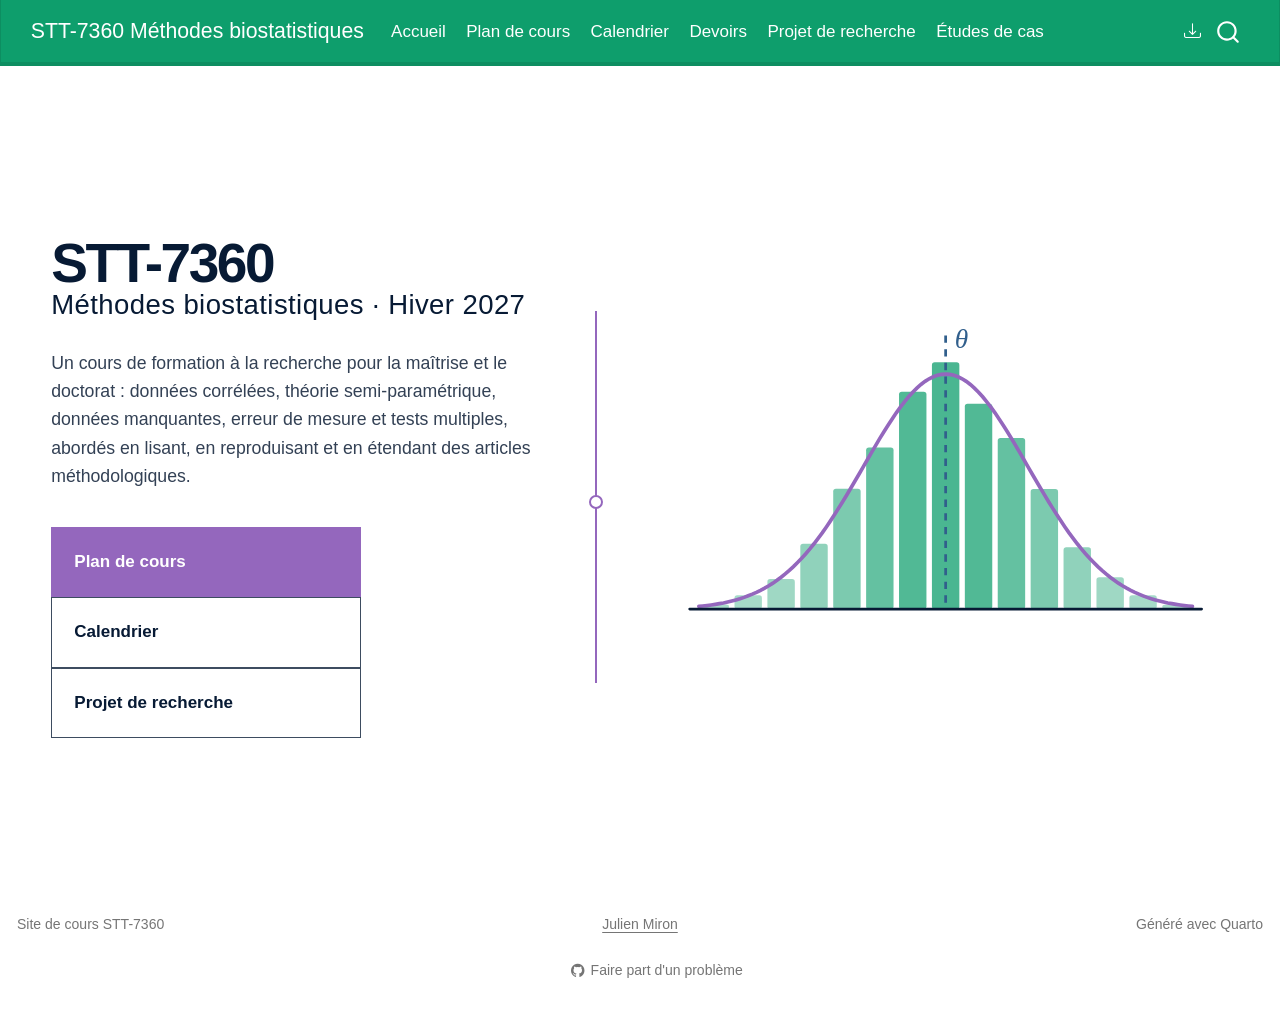
==== index.html @ aa462c6d "deploy: JulienMiron/STT-7360-source@83e51a54c153203247e1009dd4200eb4fe8ccbdc" ====
<!DOCTYPE html>
<html xmlns="http://www.w3.org/1999/xhtml" lang="fr" xml:lang="fr"><head>

<meta charset="utf-8">
<meta name="generator" content="quarto-1.10.18">

<meta name="viewport" content="width=device-width, initial-scale=1.0, user-scalable=yes">


<title>STT-7360 – STT-7360 Méthodes biostatistiques</title>
<style>
/* Default styles provided by pandoc.
** See https://pandoc.org/MANUAL.html#variables-for-html for config info.
*/
span.smallcaps{font-variant: small-caps;}
div.columns{display: flex; gap: 1.5em;}
div.column{flex: auto;}
@media screen {
div.columns{gap: min(4vw, 1.5em);}
div.column{overflow-x: auto;}
}
div.hanging-indent{margin-left: 1.5em; text-indent: -1.5em;}
ul.task-list{list-style: none;}
ul.task-list li input[type="checkbox"] {
  width: 0.8em;
  margin: 0 0.8em 0.2em -1em; /* quarto-specific, see https://github.com/quarto-dev/quarto-cli/issues/4556 */ 
  vertical-align: middle;
}
</style>


<script src="site_libs/quarto-nav/quarto-nav.js"></script>
<script src="site_libs/quarto-nav/headroom.min.js"></script>
<script src="site_libs/clipboard/clipboard.min.js"></script>
<script src="site_libs/quarto-search/autocomplete.umd.js"></script>
<script src="site_libs/quarto-search/fuse.min.js"></script>
<script src="site_libs/quarto-search/quarto-search.js"></script>
<meta name="quarto:offset" content="./">
<script src="site_libs/quarto-html/quarto.js" type="module"></script>
<script src="site_libs/quarto-html/tabsets/tabsets.js" type="module"></script>
<script src="site_libs/quarto-html/popper.min.js"></script>
<script src="site_libs/quarto-html/tippy.umd.min.js"></script>
<script src="site_libs/quarto-html/anchor.min.js"></script>
<link href="site_libs/quarto-html/tippy.css" rel="stylesheet">
<link href="site_libs/quarto-html/quarto-syntax-highlighting-64a204ab8560d761af7679ceaba22944.css" rel="stylesheet" id="quarto-text-highlighting-styles">
<script src="site_libs/bootstrap/bootstrap.min.js"></script>
<link href="site_libs/bootstrap/bootstrap-icons.css" rel="stylesheet">
<link href="site_libs/bootstrap/bootstrap-d879eba7f9f7abf158eeecada124be5f.min.css" rel="stylesheet" append-hash="true" id="quarto-bootstrap" data-mode="light">
<script id="quarto-search-options" type="application/json">{
  "location": "navbar",
  "copy-button": false,
  "collapse-after": 3,
  "panel-placement": "end",
  "type": "overlay",
  "limit": 50,
  "keyboard-shortcut": [
    "f",
    "/",
    "s"
  ],
  "show-item-context": false,
  "language": {
    "search-no-results-text": "Pas de résultats",
    "search-matching-documents-text": "documents trouvés",
    "search-copy-link-title": "Copier le lien vers la recherche",
    "search-hide-matches-text": "Cacher les correspondances additionnelles",
    "search-more-match-text": "correspondance de plus dans ce document",
    "search-more-matches-text": "correspondances de plus dans ce document",
    "search-clear-button-title": "Effacer",
    "search-text-placeholder": "",
    "search-detached-cancel-button-title": "Annuler",
    "search-submit-button-title": "Envoyer",
    "search-label": "Recherche"
  }
}</script>


<link rel="stylesheet" href="styles.css">
</head>

<body class="nav-fixed fullcontent quarto-light">

<div id="quarto-search-results"></div>
  <header id="quarto-header" class="headroom fixed-top">
    <nav class="navbar navbar-expand-lg " data-bs-theme="dark">
      <div class="navbar-container container-fluid">
      <div class="navbar-brand-container mx-auto">
    <a class="navbar-brand" href="./index.html">
    <span class="navbar-title">STT-7360 Méthodes biostatistiques</span>
    </a>
  </div>
            <div id="quarto-search" class="" title="Recherche"></div>
          <button class="navbar-toggler" type="button" data-bs-toggle="collapse" data-bs-target="#navbarCollapse" aria-controls="navbarCollapse" role="menu" aria-expanded="false" aria-label="Basculer la navigation" onclick="if (window.quartoToggleHeadroom) { window.quartoToggleHeadroom(); }">
  <span class="navbar-toggler-icon"></span>
</button>
          <div class="collapse navbar-collapse" id="navbarCollapse">
            <ul class="navbar-nav navbar-nav-scroll me-auto">
  <li class="nav-item">
    <a class="nav-link active" href="./index.html" aria-current="page"> 
<span class="menu-text">Accueil</span></a>
  </li>  
  <li class="nav-item">
    <a class="nav-link" href="./plan-de-cours.html"> 
<span class="menu-text">Plan de cours</span></a>
  </li>  
  <li class="nav-item">
    <a class="nav-link" href="./calendrier.html"> 
<span class="menu-text">Calendrier</span></a>
  </li>  
  <li class="nav-item">
    <a class="nav-link" href="./devoirs.html"> 
<span class="menu-text">Devoirs</span></a>
  </li>  
  <li class="nav-item">
    <a class="nav-link" href="./projet.html"> 
<span class="menu-text">Projet de recherche</span></a>
  </li>  
  <li class="nav-item">
    <a class="nav-link" href="./etudes-de-cas.html"> 
<span class="menu-text">Études de cas</span></a>
  </li>  
</ul>
          </div> <!-- /navcollapse -->
            <div class="quarto-navbar-tools">
    <a href="./plan_STT-7360_H27.pdf" title="Télécharger le plan de cours (PDF)" class="quarto-navigation-tool px-1" aria-label="Télécharger le plan de cours (PDF)"><i class="bi bi-download"></i></a>
</div>
      </div> <!-- /container-fluid -->
    </nav>
</header>
<!-- content -->
<div id="quarto-content" class="quarto-container page-columns page-rows-contents page-layout-article page-navbar">
<!-- sidebar -->
<!-- margin-sidebar -->
    
<!-- main -->
<main class="content" id="quarto-document-content">

<header id="title-block-header" class="quarto-title-block default">
<div class="quarto-title">
<h1 class="title">STT-7360</h1>
</div>



<div class="quarto-title-meta">

    
  
    <div>
    <div class="quarto-title-meta-heading">Dernière modification</div>
    <div class="quarto-title-meta-contents">
      <p class="date-modified">13 octobre 2026</p>
    </div>
  </div>
    
  </div>
  


</header>


<script>document.body.classList.add('page-home');</script>
<div class="home-page">
<div class="home-hero">
<div class="home-hero__inner">
<div class="home-hero-copy">
<h1 class="home-title">
STT-7360
</h1>
<p class="home-course-code">
Méthodes biostatistiques · Hiver 2027
</p>
<p class="home-lead">
Un cours de formation à la recherche pour la maîtrise et le doctorat : données corrélées, théorie semi-paramétrique, données manquantes, erreur de mesure et tests multiples, abordés en lisant, en reproduisant et en étendant des articles méthodologiques.
</p>
<div class="home-actions">
<p><a class="home-action home-action--primary" href="plan-de-cours.html"><span>Plan de cours</span></a> <a class="home-action home-action--secondary" href="calendrier.html"><span>Calendrier</span></a> <a class="home-action home-action--secondary" href="projet.html"><span>Projet de recherche</span></a></p>
</div>
</div>
<div class="home-visual">
<p><img src="images/simulation.svg" alt=""></p>
</div>
</div>
</div>
</div>



</main> <!-- /main -->
<script>
// Déplace le bloc « Dernière modification » (généré par Quarto en haut de page)
// vers le bas du contenu. N'a aucun effet sur la page d'accueil, dont le
// bloc de titre est déjà masqué.
(function () {
  if (document.body.classList.contains('page-home')) return;
  var meta = document.querySelector('.quarto-title-meta');
  var content = document.getElementById('quarto-document-content');
  if (meta && content) {
    content.appendChild(meta);
  }
})();
</script>
<script id="quarto-html-after-body" type="application/javascript">
  window.document.addEventListener("DOMContentLoaded", function (event) {
    const icon = "";
    const anchorJS = new window.AnchorJS();
    anchorJS.options = {
      placement: 'right',
      icon: icon
    };
    anchorJS.add('.anchored');
    const isCodeAnnotation = (el) => {
      for (const clz of el.classList) {
        if (clz.startsWith('code-annotation-')) {                     
          return true;
        }
      }
      return false;
    }
    const onCopySuccess = function(e) {
      // button target
      const button = e.trigger;
      // don't keep focus
      button.blur();
      // flash "checked"
      button.classList.add('code-copy-button-checked');
      var currentTitle = button.getAttribute("title");
      button.setAttribute("title", "Copié");
      let tooltip;
      if (window.bootstrap) {
        button.setAttribute("data-bs-toggle", "tooltip");
        button.setAttribute("data-bs-placement", "left");
        button.setAttribute("data-bs-title", "Copié");
        tooltip = new bootstrap.Tooltip(button, 
          { trigger: "manual", 
            customClass: "code-copy-button-tooltip",
            offset: [0, -8]});
        tooltip.show();    
      }
      setTimeout(function() {
        if (tooltip) {
          tooltip.hide();
          button.removeAttribute("data-bs-title");
          button.removeAttribute("data-bs-toggle");
          button.removeAttribute("data-bs-placement");
        }
        button.setAttribute("title", currentTitle);
        button.classList.remove('code-copy-button-checked');
      }, 1000);
      // clear code selection
      e.clearSelection();
    }
    const getTextToCopy = function(trigger) {
      const outerScaffold = trigger.parentElement.cloneNode(true);
      const codeEl = outerScaffold.querySelector('code');
      for (const childEl of codeEl.children) {
        if (isCodeAnnotation(childEl)) {
          childEl.remove();
        }
      }
      return codeEl.innerText;
    }
    const clipboard = new window.ClipboardJS('.code-copy-button:not([data-in-quarto-modal])', {
      text: getTextToCopy
    });
    clipboard.on('success', onCopySuccess);
    if (window.document.getElementById('quarto-embedded-source-code-modal')) {
      const clipboardModal = new window.ClipboardJS('.code-copy-button[data-in-quarto-modal]', {
        text: getTextToCopy,
        container: window.document.getElementById('quarto-embedded-source-code-modal')
      });
      clipboardModal.on('success', onCopySuccess);
    }
      var localhostRegex = new RegExp(/^(?:http|https):\/\/localhost\:?[0-9]*\//);
      var mailtoRegex = new RegExp(/^mailto:/);
        var filterRegex = new RegExp("https:\/\/julienmiron\.ca\/STT-7360\/");
      var isInternal = (href) => {
          return filterRegex.test(href) || localhostRegex.test(href) || mailtoRegex.test(href);
      }
      // Inspect non-navigation links and adorn them if external
     var links = window.document.querySelectorAll('a[href]:not(.nav-link):not(.navbar-brand):not(.toc-action):not(.sidebar-link):not(.sidebar-item-toggle):not(.pagination-link):not(.no-external):not([aria-hidden]):not(.dropdown-item):not(.quarto-navigation-tool):not(.about-link)');
      for (var i=0; i<links.length; i++) {
        const link = links[i];
        if (!isInternal(link.href)) {
          // undo the damage that might have been done by quarto-nav.js in the case of
          // links that we want to consider external
          if (link.dataset.originalHref !== undefined) {
            link.href = link.dataset.originalHref;
          }
        }
      }
    function tippyHover(el, contentFn, onTriggerFn, onUntriggerFn) {
      const config = {
        allowHTML: true,
        maxWidth: 500,
        delay: 100,
        arrow: false,
        appendTo: function(el) {
            return el.parentElement;
        },
        interactive: true,
        interactiveBorder: 10,
        theme: 'quarto',
        placement: 'bottom-start',
      };
      if (contentFn) {
        config.content = contentFn;
      }
      if (onTriggerFn) {
        config.onTrigger = onTriggerFn;
      }
      if (onUntriggerFn) {
        config.onUntrigger = onUntriggerFn;
      }
      window.tippy(el, config); 
    }
    const noterefs = window.document.querySelectorAll('a[role="doc-noteref"]');
    for (var i=0; i<noterefs.length; i++) {
      const ref = noterefs[i];
      tippyHover(ref, function() {
        // use id or data attribute instead here
        let href = ref.getAttribute('data-footnote-href') || ref.getAttribute('href');
        try { href = new URL(href).hash; } catch {}
        const id = href.replace(/^#\/?/, "");
        const note = window.document.getElementById(id);
        if (note) {
          return note.innerHTML;
        } else {
          return "";
        }
      });
    }
    const xrefs = window.document.querySelectorAll('a.quarto-xref');
    const processXRef = (id, note) => {
      // Strip column container classes
      const stripColumnClz = (el) => {
        el.classList.remove("page-full", "page-columns");
        if (el.children) {
          for (const child of el.children) {
            stripColumnClz(child);
          }
        }
      }
      stripColumnClz(note)
      if (id === null || id.startsWith('sec-')) {
        // Special case sections, only their first couple elements
        const container = document.createElement("div");
        if (note.children && note.children.length > 2) {
          container.appendChild(note.children[0].cloneNode(true));
          for (let i = 1; i < note.children.length; i++) {
            const child = note.children[i];
            if (child.tagName === "P" && child.innerText === "") {
              continue;
            } else {
              container.appendChild(child.cloneNode(true));
              break;
            }
          }
          if (window.Quarto?.typesetMath) {
            window.Quarto.typesetMath(container);
          }
          return container.innerHTML
        } else {
          if (window.Quarto?.typesetMath) {
            window.Quarto.typesetMath(note);
          }
          return note.innerHTML;
        }
      } else {
        // Remove any anchor links if they are present
        const anchorLink = note.querySelector('a.anchorjs-link');
        if (anchorLink) {
          anchorLink.remove();
        }
        if (window.Quarto?.typesetMath) {
          window.Quarto.typesetMath(note);
        }
        if (note.classList.contains("callout")) {
          return note.outerHTML;
        } else {
          return note.innerHTML;
        }
      }
    }
    for (var i=0; i<xrefs.length; i++) {
      const xref = xrefs[i];
      tippyHover(xref, undefined, function(instance) {
        instance.disable();
        let url = xref.getAttribute('href');
        let hash = undefined; 
        if (url.startsWith('#')) {
          hash = url;
        } else {
          try { hash = new URL(url).hash; } catch {}
        }
        if (hash) {
          const id = hash.replace(/^#\/?/, "");
          const note = window.document.getElementById(id);
          if (note !== null) {
            try {
              const html = processXRef(id, note.cloneNode(true));
              instance.setContent(html);
            } finally {
              instance.enable();
              instance.show();
            }
          } else {
            // See if we can fetch this
            fetch(url.split('#')[0])
            .then(res => res.text())
            .then(html => {
              const parser = new DOMParser();
              const htmlDoc = parser.parseFromString(html, "text/html");
              const note = htmlDoc.getElementById(id);
              if (note !== null) {
                const html = processXRef(id, note);
                instance.setContent(html);
              } 
            }).finally(() => {
              instance.enable();
              instance.show();
            });
          }
        } else {
          // See if we can fetch a full url (with no hash to target)
          // This is a special case and we should probably do some content thinning / targeting
          fetch(url)
          .then(res => res.text())
          .then(html => {
            const parser = new DOMParser();
            const htmlDoc = parser.parseFromString(html, "text/html");
            const note = htmlDoc.querySelector('main.content');
            if (note !== null) {
              // This should only happen for chapter cross references
              // (since there is no id in the URL)
              // remove the first header
              if (note.children.length > 0 && note.children[0].tagName === "HEADER") {
                note.children[0].remove();
              }
              const html = processXRef(null, note);
              instance.setContent(html);
            } 
          }).finally(() => {
            instance.enable();
            instance.show();
          });
        }
      }, function(instance) {
      });
    }
        let selectedAnnoteEl;
        const selectorForAnnotation = ( cell, annotation) => {
          let cellAttr = 'data-code-cell="' + cell + '"';
          let lineAttr = 'data-code-annotation="' +  annotation + '"';
          const selector = 'span[' + cellAttr + '][' + lineAttr + ']';
          return selector;
        }
        const selectCodeLines = (annoteEl) => {
          const doc = window.document;
          const targetCell = annoteEl.getAttribute("data-target-cell");
          const targetAnnotation = annoteEl.getAttribute("data-target-annotation");
          const annoteSpan = window.document.querySelector(selectorForAnnotation(targetCell, targetAnnotation));
          const lines = annoteSpan.getAttribute("data-code-lines").split(",");
          const lineIds = lines.map((line) => {
            return targetCell + "-" + line;
          })
          let top = null;
          let height = null;
          let parent = null;
          if (lineIds.length > 0) {
              //compute the position of the single el (top and bottom and make a div)
              const el = window.document.getElementById(lineIds[0]);
              top = el.offsetTop;
              height = el.offsetHeight;
              parent = el.parentElement.parentElement;
            if (lineIds.length > 1) {
              const lastEl = window.document.getElementById(lineIds[lineIds.length - 1]);
              const bottom = lastEl.offsetTop + lastEl.offsetHeight;
              height = bottom - top;
            }
            if (top !== null && height !== null && parent !== null) {
              // cook up a div (if necessary) and position it 
              let div = window.document.getElementById("code-annotation-line-highlight");
              if (div === null) {
                div = window.document.createElement("div");
                div.setAttribute("id", "code-annotation-line-highlight");
                div.style.position = 'absolute';
                parent.appendChild(div);
              }
              div.style.top = top - 2 + "px";
              div.style.height = height + 4 + "px";
              div.style.left = 0;
              let gutterDiv = window.document.getElementById("code-annotation-line-highlight-gutter");
              if (gutterDiv === null) {
                gutterDiv = window.document.createElement("div");
                gutterDiv.setAttribute("id", "code-annotation-line-highlight-gutter");
                gutterDiv.style.position = 'absolute';
                const codeCell = window.document.getElementById(targetCell);
                const gutter = codeCell.querySelector('.code-annotation-gutter');
                gutter.appendChild(gutterDiv);
              }
              gutterDiv.style.top = top - 2 + "px";
              gutterDiv.style.height = height + 4 + "px";
            }
            selectedAnnoteEl = annoteEl;
          }
        };
        const unselectCodeLines = () => {
          const elementsIds = ["code-annotation-line-highlight", "code-annotation-line-highlight-gutter"];
          elementsIds.forEach((elId) => {
            const div = window.document.getElementById(elId);
            if (div) {
              div.remove();
            }
          });
          selectedAnnoteEl = undefined;
        };
          // Handle positioning of the toggle
      window.addEventListener(
        "resize",
        throttle(() => {
          elRect = undefined;
          if (selectedAnnoteEl) {
            selectCodeLines(selectedAnnoteEl);
          }
        }, 10)
      );
      function throttle(fn, ms) {
      let throttle = false;
      let timer;
        return (...args) => {
          if(!throttle) { // first call gets through
              fn.apply(this, args);
              throttle = true;
          } else { // all the others get throttled
              if(timer) clearTimeout(timer); // cancel #2
              timer = setTimeout(() => {
                fn.apply(this, args);
                timer = throttle = false;
              }, ms);
          }
        };
      }
        // Attach click handler to the DT
        const annoteDls = window.document.querySelectorAll('dt[data-target-cell]');
        for (const annoteDlNode of annoteDls) {
          annoteDlNode.addEventListener('click', (event) => {
            const clickedEl = event.target;
            if (clickedEl !== selectedAnnoteEl) {
              unselectCodeLines();
              const activeEl = window.document.querySelector('dt[data-target-cell].code-annotation-active');
              if (activeEl) {
                activeEl.classList.remove('code-annotation-active');
              }
              selectCodeLines(clickedEl);
              clickedEl.classList.add('code-annotation-active');
            } else {
              // Unselect the line
              unselectCodeLines();
              clickedEl.classList.remove('code-annotation-active');
            }
          });
        }
    const findCites = (el) => {
      const parentEl = el.parentElement;
      if (parentEl) {
        const cites = parentEl.dataset.cites;
        if (cites) {
          return {
            el,
            cites: cites.split(' ')
          };
        } else {
          return findCites(el.parentElement)
        }
      } else {
        return undefined;
      }
    };
    var bibliorefs = window.document.querySelectorAll('a[role="doc-biblioref"]');
    for (var i=0; i<bibliorefs.length; i++) {
      const ref = bibliorefs[i];
      const citeInfo = findCites(ref);
      if (citeInfo) {
        tippyHover(citeInfo.el, function() {
          var popup = window.document.createElement('div');
          citeInfo.cites.forEach(function(cite) {
            var citeDiv = window.document.createElement('div');
            citeDiv.classList.add('hanging-indent');
            citeDiv.classList.add('csl-entry');
            var biblioDiv = window.document.getElementById('ref-' + cite);
            if (biblioDiv) {
              citeDiv.innerHTML = biblioDiv.innerHTML;
            }
            popup.appendChild(citeDiv);
          });
          return popup.innerHTML;
        });
      }
    }
  });
  </script>
</div> <!-- /content -->
<footer class="footer">
  <div class="nav-footer">
    <div class="nav-footer-left">
<p>Site de cours STT-7360</p>
</div>   
    <div class="nav-footer-center">
<p><a href="https://julienmiron.ca/">Julien Miron</a></p>
<div class="toc-actions"><ul><li><a href="https://github.com/JulienMiron/STT-7360/issues/new" class="toc-action"><i class="bi bi-github"></i>Faire part d'un problème</a></li></ul></div></div>
    <div class="nav-footer-right">
<p>Généré avec Quarto</p>
</div>
  </div>
</footer>




</body></html>
---- site_libs/quarto-html/tippy.css ----
.tippy-box[data-animation=fade][data-state=hidden]{opacity:0}[data-tippy-root]{max-width:calc(100vw - 10px)}.tippy-box{position:relative;background-color:#333;color:#fff;border-radius:4px;font-size:14px;line-height:1.4;white-space:normal;outline:0;transition-property:transform,visibility,opacity}.tippy-box[data-placement^=top]>.tippy-arrow{bottom:0}.tippy-box[data-placement^=top]>.tippy-arrow:before{bottom:-7px;left:0;border-width:8px 8px 0;border-top-color:initial;transform-origin:center top}.tippy-box[data-placement^=bottom]>.tippy-arrow{top:0}.tippy-box[data-placement^=bottom]>.tippy-arrow:before{top:-7px;left:0;border-width:0 8px 8px;border-bottom-color:initial;transform-origin:center bottom}.tippy-box[data-placement^=left]>.tippy-arrow{right:0}.tippy-box[data-placement^=left]>.tippy-arrow:before{border-width:8px 0 8px 8px;border-left-color:initial;right:-7px;transform-origin:center left}.tippy-box[data-placement^=right]>.tippy-arrow{left:0}.tippy-box[data-placement^=right]>.tippy-arrow:before{left:-7px;border-width:8px 8px 8px 0;border-right-color:initial;transform-origin:center right}.tippy-box[data-inertia][data-state=visible]{transition-timing-function:cubic-bezier(.54,1.5,.38,1.11)}.tippy-arrow{width:16px;height:16px;color:#333}.tippy-arrow:before{content:"";position:absolute;border-color:transparent;border-style:solid}.tippy-content{position:relative;padding:5px 9px;z-index:1}
---- site_libs/quarto-html/quarto-syntax-highlighting-64a204ab8560d761af7679ceaba22944.css ----
/* quarto syntax highlight colors */
:root {
  --quarto-hl-ot-color: #003B4F;
  --quarto-hl-at-color: #657422;
  --quarto-hl-ss-color: #20794D;
  --quarto-hl-an-color: #5E5E5E;
  --quarto-hl-fu-color: #4758AB;
  --quarto-hl-st-color: #20794D;
  --quarto-hl-cf-color: #003B4F;
  --quarto-hl-op-color: #5E5E5E;
  --quarto-hl-er-color: #AD0000;
  --quarto-hl-bn-color: #AD0000;
  --quarto-hl-al-color: #AD0000;
  --quarto-hl-va-color: #111111;
  --quarto-hl-bu-color: inherit;
  --quarto-hl-ex-color: inherit;
  --quarto-hl-pp-color: #AD0000;
  --quarto-hl-in-color: #5E5E5E;
  --quarto-hl-vs-color: #20794D;
  --quarto-hl-wa-color: #5E5E5E;
  --quarto-hl-do-color: #5E5E5E;
  --quarto-hl-im-color: #00769E;
  --quarto-hl-ch-color: #20794D;
  --quarto-hl-dt-color: #AD0000;
  --quarto-hl-fl-color: #AD0000;
  --quarto-hl-co-color: #5E5E5E;
  --quarto-hl-cv-color: #5E5E5E;
  --quarto-hl-cn-color: #8f5902;
  --quarto-hl-sc-color: #5E5E5E;
  --quarto-hl-dv-color: #AD0000;
  --quarto-hl-kw-color: #003B4F;
}

/* other quarto variables */
:root {
  --quarto-font-monospace: SFMono-Regular, Menlo, Monaco, Consolas, "Liberation Mono", "Courier New", monospace;
}

/* syntax highlight based on Pandoc's rules */
pre > code.sourceCode > span {
  color: #003B4F;
}

code.sourceCode > span {
  color: #003B4F;
}

div.sourceCode,
div.sourceCode pre.sourceCode {
  color: #003B4F;
}

/* Normal */
code span {
  color: #003B4F;
}

/* Alert */
code span.al {
  color: #AD0000;
  font-style: inherit;
}

/* Annotation */
code span.an {
  color: #5E5E5E;
  font-style: inherit;
}

/* Attribute */
code span.at {
  color: #657422;
  font-style: inherit;
}

/* BaseN */
code span.bn {
  color: #AD0000;
  font-style: inherit;
}

/* BuiltIn */
code span.bu {
  font-style: inherit;
}

/* ControlFlow */
code span.cf {
  color: #003B4F;
  font-weight: bold;
  font-style: inherit;
}

/* Char */
code span.ch {
  color: #20794D;
  font-style: inherit;
}

/* Constant */
code span.cn {
  color: #8f5902;
  font-style: inherit;
}

/* Comment */
code span.co {
  color: #5E5E5E;
  font-style: inherit;
}

/* CommentVar */
code span.cv {
  color: #5E5E5E;
  font-style: italic;
}

/* Documentation */
code span.do {
  color: #5E5E5E;
  font-style: italic;
}

/* DataType */
code span.dt {
  color: #AD0000;
  font-style: inherit;
}

/* DecVal */
code span.dv {
  color: #AD0000;
  font-style: inherit;
}

/* Error */
code span.er {
  color: #AD0000;
  font-style: inherit;
}

/* Extension */
code span.ex {
  font-style: inherit;
}

/* Float */
code span.fl {
  color: #AD0000;
  font-style: inherit;
}

/* Function */
code span.fu {
  color: #4758AB;
  font-style: inherit;
}

/* Import */
code span.im {
  color: #00769E;
  font-style: inherit;
}

/* Information */
code span.in {
  color: #5E5E5E;
  font-style: inherit;
}

/* Keyword */
code span.kw {
  color: #003B4F;
  font-weight: bold;
  font-style: inherit;
}

/* Operator */
code span.op {
  color: #5E5E5E;
  font-style: inherit;
}

/* Other */
code span.ot {
  color: #003B4F;
  font-style: inherit;
}

/* Preprocessor */
code span.pp {
  color: #AD0000;
  font-style: inherit;
}

/* SpecialChar */
code span.sc {
  color: #5E5E5E;
  font-style: inherit;
}

/* SpecialString */
code span.ss {
  color: #20794D;
  font-style: inherit;
}

/* String */
code span.st {
  color: #20794D;
  font-style: inherit;
}

/* Variable */
code span.va {
  color: #111111;
  font-style: inherit;
}

/* VerbatimString */
code span.vs {
  color: #20794D;
  font-style: inherit;
}

/* Warning */
code span.wa {
  color: #5E5E5E;
  font-style: italic;
}

.prevent-inlining {
  content: "</";
}

/*# sourceMappingURL=9d8d5bb603a83b8298b89080a598c93b.css.map */
---- styles.css ----
/* Thème commun des sites de Julien Miron.
   Base partagée mot pour mot entre SitePerso, STT-1000, STT-1900, STT-1920 et
   STT-4300 : toute modification faite ici doit être recopiée dans les 5 dépôts.
   Les ajouts spécifiques à un seul site sont isolés dans une section
   « AJOUTS PROPRES À ... » en fin de fichier, quand elle existe. */
:root {
  /* ===== Couleurs du thème =====
     Chaque couleur utilisée dans ce fichier est définie ici une seule fois.
     Les transparences sont nommées couleur de base + « -a » + opacité en %
     (ex. --blue-a18 = --blue à 18 %). Les mots-clés transparent et
     currentColor restent écrits tels quels. */

  /* Palette de base */
  --ulaval-yellow: #ffc103;   /* jaune Université Laval : bande gauche des citations et encadrés (blockquote, .ae-box, .challenge-box, .plan-section-copy blockquote, .module-arc-card__product), fond des en-têtes de tableau des diapositives, accents jaunes des mini-illustrations */
  --ink: #202124;             /* texte principal : corps de page, menus déroulants, titres des cartes, ressources et fiches, valeurs, étiquettes et puces */
  --muted: #5f6368;           /* texte secondaire : textes d'introduction, sous-titres, descriptions de cartes, libellés, métadonnées, citations, légende des tableaux de rétroaction */
  --line: #d9d9d9;            /* bordures : soulignement des h2, contour des cartes, fiches, puces, panneaux, étapes, tableaux (y compris des diapositives) et dépôts */
  --surface: #ffffff;         /* fond blanc : page, cartes, fiches, panneaux, étapes, figures, dépôts, bandes blanches des mini-illustrations, milieu des dégradés d'en-tête */
  --soft: #f6f7f9;            /* fond gris très pâle : survol des menus et de la table des matières, badges, étiquettes, puces de ressources, notes de parcours, métadonnées des jeux de données */
  --teal: #007c89;            /* sarcelle : bande gauche des fiches d'aventure et de rétroaction IA, numéros de ces fiches, éléments des mini-illustrations, couvertures de lecture de remplacement */
  --blue: #315f8c;            /* bleu : bouton secondaire, liens de source, bascules et notes de parcours, liens des dépôts, bande gauche du travail complété, éléments des mini-illustrations, couvertures de lecture */
  --purple: #9467bd;          /* violet, couleur principale : liens, surtitres, numéros, boutons et liens d'action, bordures au survol des cartes, bande gauche des en-têtes, table des matières active, titres h1/h2 des diapositives */
  --green: #0E9E6C;           /* vert de la barre de navigation (couleur réglée dans _quarto.yml) ; non utilisée dans ce fichier */
  --on-color: #ffffff;        /* texte blanc sur fond coloré : boutons et liens d'action, numéros dans les pastilles, pastilles du panneau de ressources, texte des couvertures et logos de remplacement */
  --heading: #2f2f2f;         /* titres h1, h2 et h3 des pages */

  /* Diapositives (reveal.js) */
  --slide-subheading: #515151;  /* titres h3 des diapositives (.reveal h3) */
  --slide-table-head: #000000;  /* texte des en-têtes de tableau des diapositives (.reveal table th) */

  /* Page d'accueil (reprises par --home-text, --home-muted et --home-line dans .home-page) */
  --home-ink: #071a34;                  /* texte de la page d'accueil : titre, sigle de cours, boutons, liens du rail */
  --home-ink-muted: #334155;            /* texte d'introduction de la page d'accueil (.home-lead) */
  --home-ink-a18: rgba(7, 26, 52, .18); /* lignes séparant les liens du rail de la page d'accueil (.home-rail, .home-rail-link) */
  --home-ink-a78: rgba(7, 26, 52, .78); /* contour des boutons de la page d'accueil (body.page-home .home-action et bouton secondaire) */

  /* En-têtes de page */
  --hero-start: #fff7f7;      /* début (gauche) du dégradé des en-têtes : .portal-hero, .module-banner, .resource-hero */
  --hero-end: #f7fbfc;        /* fin (droite) du dégradé des en-têtes : .portal-hero, .module-banner, .resource-hero */

  /* Fonds pâles des liens typés */
  --link-adventure-bg: #e9f4f6;  /* liens d'aventure (.adventure-link) */
  --link-exercise-bg: #eef5ec;   /* liens d'exercice (.exercise-link) */
  --link-challenge-bg: #fff0ee;  /* liens de défi et de paquet (.challenge-link, .package-link) */
  --link-data-bg: #edf3fb;       /* liens de données (.data-link) */
  --link-plan-bg: #fff3d4;       /* liens de plan (.plan-link) et fond des icônes de ressource (.resource-icon) */
  --link-summary-bg: #eaf7f7;    /* liens de résumé des fiches de rétroaction IA (.ai-feedback-card .summary-resource-link) */

  /* Encadrés, cartes et panneaux */
  --note-bg: #fff9e6;            /* fond jaune pâle : panneau rapide (.quick-panel), citations des plans (.plan-section-copy blockquote), encadrés .ae-box et .challenge-box */
  --note-border: #f1d880;        /* contour du panneau rapide (.quick-panel) */
  --brief-start: #f4fbfc;        /* début du dégradé de la fiche d'aventure (.adventure-brief) */
  --completed-work-bg: #f8fbff;  /* fond du bloc de travail complété (.completed-work) */
  --step-detail-bg: #fbfcfd;     /* fond du détail d'une étape (.step-detail) */
  --phase-card-end: #f8fbfc;     /* fin (bas) du dégradé des cartes de phase (.phase-card) */
  --path-open-border: #b8cbd9;   /* contour d'une carte de parcours ouverte (.path-card[open]) */
  --sage-bg: #f2f8f1;            /* fond des puces de vérification de la maquette (.mini-product-checks span) */
  --sage-pale: #f7fbf5;          /* fond du panneau de clôture (.closing-panel), de la navigation de rétroaction (.feedback-nav) et de l'en-tête du tableau de rétroaction (.feedback-table thead) */
  --sage-line: #dce7dc;          /* contour des puces de vérification (.mini-product-checks span) et du panneau de clôture (.closing-panel) */
  --sage-ink: #31784a;           /* icônes de vérification de la maquette (.mini-product-checks i) */
  --sage-border: #b8cdb3;        /* bande gauche des citations de la demande de rétroaction (.feedback-request blockquote) */
  --sage-focus: #496b3e;         /* contour de focus des liens de la navigation de rétroaction et du résumé de la demande (.feedback-nav a, .feedback-request summary) */

  /* Maquette de produit */
  --product-visual-bg: #f8fafb;  /* fond de base de l'illustration produit (.product-visual), sous les halos jaune et sarcelle */
  --mockup-border: #cfd8dc;      /* contour du tableau de bord fictif (.mini-product-board) */
  --mockup-toolbar: #f1f4f6;     /* barre d'outils de la maquette (.mini-product-toolbar) et première barre de l'illustration web (.visual-web span:nth-child(1)) */
  --mockup-divider: #dde4e8;     /* trait sous la barre d'outils de la maquette (.mini-product-toolbar) */
  --mockup-bar: #e6ebef;         /* fond des barres de progression fictives (.mini-bar) */

  /* Mini-illustrations */
  --visual-panel-start: #f7fafb; /* début du dégradé des panneaux d'illustration (.module-visual, .resource-mini-visual) */
  --visual-panel-end: #eef6f7;   /* fin du dégradé des panneaux d'illustration (.module-visual, .resource-mini-visual) */
  --visual-fill: #edf3f6;        /* rayures des illustrations de jointure, de tableau de bord et de soutien (.visual-join, .visual-dashboard span:nth-child(3), .support-mini::before) */
  --visual-stroke: #cbd6dc;      /* axes des illustrations d'éthique et de prédiction (.visual-ethics span:nth-child(1), .visual-predict::before) */

  /* Lectures */
  --cover-frame-bg: #f2f5f7;     /* fond du cadre des couvertures de lecture (.reading-cover-frame) */
  --cover-quarto: #30475e;       /* début du dégradé de la couverture de remplacement Quarto (.reading-cover-placeholder--quarto) */
  --cover-github: #202124;       /* début du dégradé de la couverture de remplacement GitHub (.reading-cover-placeholder--github) */

  /* Transparences */
  --white-a72: rgba(255, 255, 255, .72); /* fond translucide du panneau de ressources (.resource-panel) et des couvertures en vedette (.featured-covers) */
  --black-a04: rgba(0,0,0,.04);          /* ombre légère des cartes de portail, des cartes de ressources et de jeux de données, des cartes de parcours et des dépôts */
  --ink-a05: rgba(32, 33, 36, .05);      /* ombre des cartes : jeux de données et paquets, fiches d'aventure, cartes de ressources et de principes, étapes, arcs et aperçus de module, phases, figures, lectures */
  --ink-a08: rgba(32, 33, 36, .08);      /* contour des illustrations de nettoyage et de données (.visual-clean span, .data-mini) */
  --ink-a10: rgba(32, 33, 36, .10);      /* ombre du tableau de bord fictif (.mini-product-board) */
  --ink-a12: rgba(32, 33, 36, .12);      /* ombre des livres de l'illustration (.book-mini) */
  --ink-a14: rgba(32, 33, 36, .14);      /* ombre des couvertures en vedette (.featured-covers img) */
  --blue-a08: rgba(49, 95, 140, .08);    /* ombre d'une carte de parcours ouverte (.path-card[open]) */
  --blue-a18: rgba(49, 95, 140, .18);    /* contour du panneau de ressources, des tuiles du tableau de bord illustré et des couvertures en vedette */
  --blue-a20: rgba(49, 95, 140, .2);     /* contour de l'illustration de soutien (.support-mini::before) */
  --blue-a22: rgba(49, 95, 140, .22);    /* contour du résultat d'une étape de parcours (.journey-step__output) */
  --blue-a24: rgba(49, 95, 140, .24);    /* contour des blocs de l'illustration web (.visual-web span) */
  --blue-a25: rgba(49, 95, 140, .25);    /* contour des tables de l'illustration de jointure (.visual-join span) */
  --teal-a10: rgba(0, 124, 137, .1);     /* halo sarcelle de l'illustration produit (.product-visual) */
  --teal-a16: rgba(0, 124, 137, .16);    /* bloc sarcelle de l'illustration web (.visual-web span:nth-child(4)) */
  --teal-a18: rgba(0, 124, 137, .18);    /* table surlignée de l'illustration de jointure et tuile sarcelle du tableau de bord illustré */
  --red-a035: rgba(227, 5, 19, .035);    /* rouge Université Laval à 3,5 % : survol des liens du rail de la page d'accueil (.home-rail-link) */
  --red-a08: rgba(227, 5, 19, .08);      /* halo de l'illustration IA (.ai-mini::before) */
  --red-a10: rgba(227, 5, 19, .1);       /* fond des icônes d'étape de parcours (.journey-step__icon) */
  --red-a16: rgba(227, 5, 19, .16);      /* tuile rouge du tableau de bord illustré (.visual-dashboard span:nth-child(1)) */
  --red-a18: rgba(227, 5, 19, .18);      /* diagonale de l'illustration d'éthique (.visual-ethics span:nth-child(1)) */
  --yellow-a18: rgba(255, 193, 3, .18);  /* halo jaune de l'illustration produit (.product-visual) */
  --yellow-a30: rgba(255, 193, 3, .3);   /* bloc jaune de l'illustration web (.visual-web span:nth-child(3)) */

  /* ===== Arrondis ===== */
  --radius: 8px;
}

*,
*::before,
*::after {
  box-sizing: border-box;
}

html {
  overflow-x: hidden;
}

body {
  font-family: Helvetica, Arial, sans-serif;
  color: var(--ink);
  line-height: 1.6;
  background: var(--surface);
  overflow-x: hidden;
}

main,
.content,
#quarto-content,
.page-columns,
.column-body {
  min-width: 0;
}

.navbar-brand {
  min-width: 0;
  max-width: min(34rem, calc(100vw - 24rem));
  overflow: hidden;
  text-overflow: ellipsis;
  white-space: nowrap;
}

.navbar .dropdown-menu .dropdown-item {
  color: var(--ink);
}
.navbar .dropdown-menu .dropdown-item:hover,
.navbar .dropdown-menu .dropdown-item:focus {
  color: var(--ink);
  background-color: var(--soft);
}

h1, h2, h3 { color: var(--heading); letter-spacing: 0; }
h1 { margin-top: 1rem; }
h2 { margin-top: 2.2rem; border-bottom: 2px solid var(--line); padding-bottom: .25rem; }
a { color: var(--purple); }

.portal-hero {
  border-left: 6px solid var(--purple);
  background: linear-gradient(90deg, var(--hero-start) 0%, var(--surface) 55%, var(--hero-end) 100%);
  padding: 1.4rem 1.6rem;
  margin: 1rem 0 1.5rem;
}
.portal-hero h1 { margin: .2rem 0 .6rem; color: var(--ink); }
.hero-lead { font-size: 1.12rem; max-width: 70ch; color: var(--muted); margin-bottom: 0; }
.eyebrow, .card-kicker { text-transform: uppercase; letter-spacing: .08em; color: var(--purple); font-size: .78rem; margin: 0 0 .35rem; font-weight: 700; }

.module-banner {
  display: grid;
  gap: .25rem;
  border-left: 6px solid var(--purple);
  background: linear-gradient(90deg, var(--hero-start) 0%, var(--surface) 60%, var(--hero-end) 100%);
  color: var(--ink);
  border-radius: var(--radius);
  padding: 1rem 1.2rem;
  margin: .75rem 0 1.2rem;
}

.module-banner-number {
  margin: 0;
  color: var(--purple);
  font-size: .86rem;
  font-weight: 700;
  letter-spacing: .08em;
  text-transform: uppercase;
}

.module-banner-subtitle {
  margin: 0;
  color: var(--muted);
  font-size: 1.02rem;
  line-height: 1.35;
}

.quick-panel {
  background: var(--note-bg);
  border: 1px solid var(--note-border);
  border-radius: var(--radius);
  padding: 1.2rem;
  margin: 1.2rem 0;
}
.quick-panel h2 { border-bottom: 0; margin-top: 0; }

.portal-grid {
  display: grid;
  grid-template-columns: repeat(auto-fit, minmax(230px, 1fr));
  gap: 1rem;
  margin: 1rem 0 1.5rem;
}
.module-grid { grid-template-columns: repeat(auto-fit, minmax(250px, 1fr)); }
.portal-card {
  border: 1px solid var(--line);
  border-radius: var(--radius);
  background: var(--surface);
  padding: 1rem;
  min-height: 9rem;
  box-shadow: 0 1px 2px var(--black-a04);
}
.portal-card h3 { margin-top: 0; color: var(--ink); }
.portal-card p:last-child { margin-bottom: 0; }

.portal-button {
  display: inline-block;
  background: var(--purple);
  color: var(--on-color) !important;
  border-radius: 6px;
  padding: .45rem .7rem;
  margin: .25rem .35rem .25rem 0;
  text-decoration: none;
  font-weight: 700;
}
.portal-button.secondary { background: var(--blue); }
.portal-button:hover { filter: brightness(.95); text-decoration: none; }

.content-badge {
  display: inline-block;
  border: 1px solid var(--line);
  border-radius: 999px;
  padding: .12rem .45rem;
  margin: .15rem .2rem .15rem 0;
  font-size: .78rem;
  color: var(--muted);
  background: var(--soft);
}

.resource-link-grid,
.catalog-grid,
.package-grid {
  display: grid;
  grid-template-columns: repeat(auto-fit, minmax(260px, 1fr));
  gap: 1rem;
  margin: 1rem 0 1.5rem;
}

.catalog-grid > p,
.package-grid > p {
  display: contents;
}

.resource-link-card,
.dataset-row,
.dataset-card,
.package-card {
  display: grid;
  grid-template-columns: 48px minmax(0, 1fr);
  gap: .85rem;
  align-items: center;
  border: 1px solid var(--line);
  border-radius: var(--radius);
  background: var(--surface);
  color: var(--ink);
  padding: 1rem;
  min-height: 7.25rem;
  text-decoration: none;
  box-shadow: 0 1px 2px var(--black-a04);
}

.resource-link-card:hover,
.resource-link-card:focus,
.dataset-row:hover,
.dataset-row:focus,
.dataset-card:hover,
.dataset-card:focus,
.package-card:hover,
.package-card:focus {
  border-color: var(--purple);
  color: var(--ink);
  text-decoration: none;
  transform: translateY(-1px);
}

.dataset-card,
.package-card {
  box-shadow: 0 8px 22px var(--ink-a05);
}

.dataset-card {
  align-items: start;
  min-height: 8.25rem;
}

.resource-icon {
  display: inline-flex;
  align-items: center;
  justify-content: center;
  width: 44px;
  height: 44px;
  border-radius: 8px;
  background: var(--link-plan-bg);
  color: var(--purple);
  font-size: 1.35rem;
}

.resource-title,
.package-name {
  display: block;
  color: var(--ink);
  font-weight: 700;
  line-height: 1.2;
}

.dataset-module {
  display: block;
  margin-bottom: .2rem;
  color: var(--muted);
  font-size: .78rem;
  font-weight: 700;
  letter-spacing: 0;
  text-transform: uppercase;
}

.resource-text,
.package-role {
  display: block;
  color: var(--muted);
  font-size: .92rem;
  line-height: 1.35;
  margin-top: .2rem;
}

.package-source {
  display: block;
  margin-top: .45rem;
  color: var(--blue);
  font-size: .78rem;
  font-weight: 700;
  letter-spacing: 0;
  text-transform: uppercase;
}

.dataset-download-wrap {
  margin: .75rem 0 1rem;
}

.dataset-download {
  display: inline-flex;
  align-items: center;
  justify-content: center;
  min-height: 2.35rem;
  padding: .5rem .75rem;
  border: 1px solid var(--purple);
  border-radius: 7px;
  background: var(--purple);
  color: var(--on-color) !important;
  font-weight: 700;
  line-height: 1.1;
  text-decoration: none;
}

.dataset-download:hover,
.dataset-download:focus {
  filter: brightness(.95);
  text-decoration: none;
}

.tag-list {
  display: flex;
  flex-wrap: wrap;
  gap: .45rem;
  margin: .75rem 0 1.25rem;
}

.tag-list p {
  display: flex;
  flex-wrap: wrap;
  gap: .45rem;
  margin: 0;
}

.tag-list a {
  display: inline-block;
  border: 1px solid var(--line);
  border-radius: 999px;
  padding: .24rem .58rem;
  background: var(--soft);
  color: var(--ink);
  text-decoration: none;
  font-size: .88rem;
}

.tag-list a:hover,
.tag-list a:focus {
  border-color: var(--purple);
  color: var(--purple);
  text-decoration: none;
}

.module-quick-facts {
  display: grid;
  grid-template-columns: repeat(auto-fit, minmax(210px, 1fr));
  gap: .8rem;
  margin: 1.1rem 0 1.6rem;
}

.module-quick-facts.three-facts {
  grid-template-columns: repeat(3, minmax(0, 1fr));
}

.module-readiness {
  display: grid;
  grid-template-columns: repeat(2, minmax(0, 1fr));
  gap: 1rem;
  margin: 1.25rem 0 1.75rem;
}

.module-readiness-card {
  min-width: 0;
  border: 1px solid var(--line);
  border-radius: var(--radius);
  background: var(--soft);
  padding: 1rem 1.1rem;
}

.module-readiness-card h3 {
  margin-top: 0;
  margin-bottom: .45rem;
  color: var(--ink);
  font-size: 1.02rem;
}

.module-readiness-card p,
.module-readiness-card ul {
  margin-bottom: 0;
}

.module-readiness-card ul {
  padding-left: 1.15rem;
}

.module-fact {
  display: grid;
  align-items: center;
  min-height: 4.35rem;
  border: 1px solid var(--line);
  border-radius: var(--radius);
  background: var(--surface);
  padding: .75rem;
}

.module-fact p {
  display: grid;
  grid-template-columns: 38px minmax(0, 1fr);
  gap: .65rem;
  align-items: center;
  min-width: 0;
  margin: 0;
}

.module-fact > span:last-child,
.module-fact p > span:last-child {
  min-width: 0;
}

.module-fact .resource-icon {
  width: 38px;
  height: 38px;
  font-size: 1.1rem;
}

.fact-label,
.fact-value {
  display: block;
  line-height: 1.25;
}

.fact-label {
  color: var(--muted);
  font-size: .78rem;
  font-weight: 700;
  letter-spacing: 0;
  text-transform: uppercase;
}

.fact-value {
  margin-top: .2rem;
  color: var(--ink);
  font-size: .95rem;
  font-weight: 700;
  overflow-wrap: normal;
  word-break: normal;
}

.adventure-brief,
.completed-work {
  border: 1px solid var(--line);
  border-radius: var(--radius);
  background: var(--surface);
  box-shadow: 0 8px 22px var(--ink-a05);
  padding: 1rem 1.1rem;
  margin: 1.2rem 0 1.5rem;
}

.adventure-brief {
  border-left: 5px solid var(--teal);
  background: linear-gradient(90deg, var(--brief-start) 0%, var(--surface) 70%);
}

.completed-work {
  border-left: 5px solid var(--blue);
  background: var(--completed-work-bg);
}

.adventure-brief-title,
.completed-work-title {
  margin: 0 0 .75rem;
  color: var(--ink);
  font-size: 1.05rem;
  font-weight: 700;
  line-height: 1.25;
}

.adventure-brief-grid {
  display: grid;
  grid-template-columns: repeat(auto-fit, minmax(210px, 1fr));
  gap: .75rem;
}

.adventure-brief-item {
  display: grid;
  gap: .15rem;
  min-width: 0;
}

.adventure-brief-label {
  color: var(--purple);
  font-size: .76rem;
  font-weight: 700;
  letter-spacing: .06em;
  line-height: 1.2;
  text-transform: uppercase;
}

.adventure-brief-value {
  color: var(--ink);
  line-height: 1.35;
  overflow-wrap: anywhere;
}

.completed-work ul {
  margin-bottom: 0;
}

.module-product-showcase {
  display: grid;
  grid-template-columns: minmax(0, 1.05fr) minmax(280px, .95fr);
  gap: 1rem;
  align-items: stretch;
  border: 1px solid var(--line);
  border-radius: var(--radius);
  background: var(--surface);
  margin: 1rem 0 1.6rem;
  overflow: hidden;
}

.product-copy {
  padding: 1rem 1.15rem;
}

.showcase-kicker {
  margin: 0 0 .35rem;
  color: var(--purple);
  font-size: .78rem;
  font-weight: 700;
  letter-spacing: .08em;
  text-transform: uppercase;
}

.product-copy h3 {
  margin: 0 0 .55rem;
  color: var(--ink);
}

.product-copy p:last-child {
  margin-bottom: 0;
}

.product-visual {
  display: flex;
  align-items: center;
  justify-content: center;
  min-height: 13rem;
  background:
    linear-gradient(135deg, var(--yellow-a18), var(--teal-a10)),
    var(--product-visual-bg);
  padding: 1rem;
}

.mini-product-board {
  width: min(100%, 23rem);
  border: 1px solid var(--mockup-border);
  border-radius: var(--radius);
  background: var(--surface);
  box-shadow: 0 12px 26px var(--ink-a10);
  overflow: hidden;
}

.mini-product-toolbar {
  display: grid;
  grid-template-columns: .55rem .55rem .55rem minmax(0, 1fr);
  gap: .35rem;
  align-items: center;
  min-height: 2.35rem;
  padding: .55rem .7rem;
  background: var(--mockup-toolbar);
  border-bottom: 1px solid var(--mockup-divider);
}

.mini-product-toolbar span {
  width: .55rem;
  height: .55rem;
  border-radius: 50%;
  background: var(--purple);
}

.mini-product-toolbar span:nth-child(2) { background: var(--ulaval-yellow); }
.mini-product-toolbar span:nth-child(3) { background: var(--teal); }

.mini-product-toolbar strong {
  min-width: 0;
  color: var(--ink);
  font-size: .82rem;
  line-height: 1.15;
  overflow-wrap: anywhere;
}

.mini-product-bars {
  display: grid;
  gap: .55rem;
  padding: .85rem .8rem .35rem;
}

.mini-bar-row {
  display: grid;
  grid-template-columns: minmax(6.5rem, .9fr) minmax(5rem, 1.1fr);
  gap: .7rem;
  align-items: center;
  color: var(--muted);
  font-size: .78rem;
  line-height: 1.2;
}

.mini-bar {
  display: block;
  height: .55rem;
  border-radius: 999px;
  background: var(--mockup-bar);
  overflow: hidden;
}

.mini-bar::after {
  content: "";
  display: block;
  width: var(--bar-width);
  height: 100%;
  border-radius: inherit;
  background: var(--blue);
}

.mini-product-checks {
  display: flex;
  flex-wrap: wrap;
  gap: .4rem;
  padding: .75rem .8rem .9rem;
}

.mini-product-checks span {
  display: inline-flex;
  align-items: center;
  gap: .25rem;
  border: 1px solid var(--sage-line);
  border-radius: 999px;
  padding: .2rem .5rem;
  background: var(--sage-bg);
  color: var(--ink);
  font-size: .76rem;
  line-height: 1.15;
}

.mini-product-checks i {
  color: var(--sage-ink);
}

.path-grid {
  display: grid;
  gap: .85rem;
  margin: 1rem 0 1.6rem;
}

.interactive-path {
  grid-template-columns: 1fr;
}

.path-card {
  border: 1px solid var(--line);
  border-radius: var(--radius);
  background: var(--surface);
  box-shadow: 0 1px 2px var(--black-a04);
  overflow: hidden;
}

.path-card[open] {
  border-color: var(--path-open-border);
  box-shadow: 0 10px 24px var(--blue-a08);
}

.ai-feedback-card {
  border-left: 5px solid var(--teal);
}

.ai-feedback-card .path-number {
  background: var(--teal);
}

.ai-feedback-card .summary-resource-link {
  background: var(--link-summary-bg);
}

.path-card summary {
  display: grid;
  grid-template-columns: 2.15rem minmax(10rem, 1.1fr) minmax(12rem, 2fr) minmax(8rem, auto) minmax(5.5rem, auto);
  gap: .7rem;
  align-items: center;
  padding: .85rem 1rem;
  cursor: pointer;
  list-style: none;
}

.path-card summary::-webkit-details-marker {
  display: none;
}

.path-number {
  display: inline-flex;
  align-items: center;
  justify-content: center;
  width: 2rem;
  height: 2rem;
  border-radius: 50%;
  background: var(--purple);
  color: var(--on-color);
  font-weight: 700;
  line-height: 1;
}

.path-title {
  color: var(--ink);
  font-weight: 700;
  line-height: 1.2;
}

.path-preview {
  color: var(--muted);
  font-size: .92rem;
  line-height: 1.3;
}

.path-resource {
  display: flex;
  flex-wrap: wrap;
  gap: .35rem;
  justify-content: flex-end;
}

.path-toggle {
  color: var(--blue);
  font-size: .82rem;
  font-weight: 700;
  text-align: right;
}

.path-card[open] .closed-label,
.path-card:not([open]) .open-label {
  display: none;
}

.summary-resource-link,
.path-note {
  display: inline-flex;
  align-items: center;
  min-height: 1.75rem;
  border: 1px solid var(--line);
  border-radius: 999px;
  padding: .2rem .55rem;
  background: var(--soft);
  color: var(--ink);
  font-size: .8rem;
  font-weight: 700;
  line-height: 1.1;
  text-decoration: none;
  white-space: nowrap;
}

.summary-resource-link:hover,
.summary-resource-link:focus {
  border-color: var(--purple);
  color: var(--purple);
  text-decoration: none;
}

.plan-link { background: var(--link-plan-bg); }
.adventure-link { background: var(--link-adventure-bg); }
.exercise-link { background: var(--link-exercise-bg); }
.challenge-link { background: var(--link-challenge-bg); }
.data-link { background: var(--link-data-bg); }
.package-link { background: var(--link-challenge-bg); }

.step-detail {
  border-top: 1px solid var(--line);
  background: var(--step-detail-bg);
  padding: .9rem 1rem 1rem 4rem;
}

.step-detail p {
  margin: .35rem 0;
}

.plan-section-detail {
  padding: 1rem 1.1rem 1.1rem 4rem;
}

.plan-section-copy {
  display: grid;
  gap: .55rem;
  max-width: 78ch;
}

.plan-section-copy h3,
.plan-section-copy h4,
.plan-section-copy h5 {
  margin: .15rem 0 .25rem;
  border-bottom: 0;
  padding-bottom: 0;
  color: var(--ink);
}

.plan-section-copy h3 {
  font-size: 1.05rem;
}

.plan-section-copy h4 {
  font-size: .98rem;
}

.plan-section-copy p,
.plan-section-copy ul,
.plan-section-copy ol {
  margin-top: 0;
  margin-bottom: .45rem;
}

.plan-section-copy li > p {
  margin-bottom: .25rem;
}

.plan-section-copy code {
  overflow-wrap: anywhere;
}

.plan-section-copy blockquote {
  margin: .35rem 0;
  background: var(--note-bg);
  border-left: 4px solid var(--ulaval-yellow);
  border-radius: 0 var(--radius) var(--radius) 0;
  padding: .65rem .8rem;
}

.step-label {
  display: inline-block;
  min-width: 5.5rem;
  color: var(--muted);
  font-size: .8rem;
  font-weight: 700;
  letter-spacing: 0;
  text-transform: uppercase;
}

.ae-box,
.challenge-box {
  border-left: 4px solid var(--ulaval-yellow);
  background: var(--note-bg);
  border-radius: 0 var(--radius) var(--radius) 0;
  padding: .75rem .9rem;
  margin-top: .8rem;
}

.ae-title {
  margin: 0;
  color: var(--ink);
  font-weight: 700;
}

.resource-list {
  display: grid;
  gap: .7rem;
  margin: 1rem 0 1.6rem;
}

.resource-row {
  display: grid;
  grid-template-columns: 44px minmax(0, 1fr);
  gap: .75rem;
  align-items: center;
  border: 1px solid var(--line);
  border-radius: var(--radius);
  background: var(--surface);
  color: var(--ink);
  padding: .8rem;
  text-decoration: none;
}

.resource-row:hover,
.resource-row:focus {
  border-color: var(--purple);
  color: var(--ink);
  text-decoration: none;
  transform: translateY(-1px);
}

.resource-row-title,
.resource-row-text {
  display: block;
}

.resource-row-title {
  color: var(--ink);
  font-weight: 700;
  line-height: 1.2;
}

.resource-row-text {
  margin-top: .15rem;
  color: var(--muted);
  font-size: .9rem;
  line-height: 1.35;
}

.module-resource-panel {
  display: grid;
  grid-template-columns: repeat(2, minmax(0, 1fr));
  gap: 1rem;
  margin: 1rem 0 1.6rem;
}

.module-resource-section {
  border: 1px solid var(--line);
  border-radius: var(--radius);
  background: var(--surface);
  padding: 1rem;
}

.module-resource-section h3 {
  margin: 0 0 .75rem;
  color: var(--ink);
}

.module-chip-list {
  display: flex;
  flex-wrap: wrap;
  gap: .45rem;
}

.module-resource-chip {
  display: inline-flex;
  align-items: center;
  gap: .4rem;
  min-height: 2rem;
  max-width: 100%;
  border: 1px solid var(--line);
  border-radius: 999px;
  background: var(--soft);
  color: var(--ink);
  padding: .28rem .58rem .28rem .36rem;
  font-size: .88rem;
  font-weight: 700;
  line-height: 1.15;
  text-decoration: none;
}

.module-resource-chip:hover,
.module-resource-chip:focus {
  border-color: var(--purple);
  color: var(--purple);
  text-decoration: none;
}

.module-resource-chip span:last-child {
  min-width: 0;
  overflow-wrap: anywhere;
}

.chip-icon {
  display: inline-flex;
  align-items: center;
  justify-content: center;
  flex: 0 0 auto;
  width: 1.45rem;
  height: 1.45rem;
  border-radius: 50%;
  background: var(--surface);
  color: var(--purple);
  font-size: .86rem;
}

.closing-panel {
  display: grid;
  grid-template-columns: 44px minmax(0, 1fr);
  gap: .9rem;
  align-items: start;
  border: 1px solid var(--sage-line);
  border-radius: var(--radius);
  background: var(--sage-pale);
  padding: 1rem;
  margin: 1rem 0 1.6rem;
}

.closing-panel h3 {
  margin: 0 0 .45rem;
  color: var(--ink);
}

.closing-panel p {
  margin-top: 0;
}

.closing-panel ul {
  margin-bottom: 0;
}

.resource-page {
  display: grid;
  gap: 2rem;
}

body.page-resource #title-block-header {
  display: none !important;
}

.resource-hero {
  display: grid;
  grid-template-columns: minmax(0, 1.3fr) minmax(260px, .7fr);
  gap: 1.25rem;
  align-items: stretch;
  border-left: 6px solid var(--purple);
  border-radius: var(--radius);
  background: linear-gradient(90deg, var(--hero-start) 0%, var(--surface) 58%, var(--hero-end) 100%);
  padding: 1.35rem;
  margin: 1rem 0 .2rem;
}

.resource-hero h1 {
  margin: .15rem 0 .55rem;
  color: var(--ink);
}

.resource-hero p {
  max-width: 76ch;
}

.resource-actions {
  display: flex;
  flex-wrap: wrap;
  gap: .45rem;
  margin-top: 1rem;
}

.home-action {
  display: inline-flex;
  align-items: center;
  justify-content: center;
  min-height: 2.35rem;
  border: 1px solid var(--purple);
  border-radius: 7px;
  background: var(--purple);
  color: var(--ink);
  padding: .45rem .75rem;
  font-weight: 700;
  line-height: 1.1;
  text-decoration: none;
}

.home-action:hover,
.home-action:focus {
  border-color: var(--purple);
  color: var(--purple);
  text-decoration: none;
}

.home-action--primary {
  border-color: var(--purple);
  background: var(--purple);
  color: var(--on-color) !important;
}

.home-action--primary:hover,
.home-action--primary:focus {
  color: var(--on-color) !important;
  filter: brightness(.95);
}

.resource-panel {
  display: grid;
  gap: .65rem;
  align-content: center;
  border: 1px solid var(--blue-a18);
  border-radius: var(--radius);
  background: var(--white-a72);
  padding: .85rem;
}

.resource-panel div {
  display: grid;
  grid-template-columns: max-content minmax(0, 1fr);
  gap: .55rem;
  align-items: center;
}

.resource-panel span {
  display: inline-flex;
  align-items: center;
  justify-content: center;
  min-width: 2.25rem;
  height: 2.25rem;
  padding-inline: .55rem;
  border-radius: 999px;
  background: var(--purple);
  color: var(--on-color);
  font-weight: 700;
  white-space: nowrap;
}

.resource-panel p {
  margin: 0;
  color: var(--ink);
  font-weight: 700;
  line-height: 1.25;
}

.resource-section {
  display: grid;
  gap: .95rem;
}

.resource-section__header h2 {
  margin-top: 0;
}

.resource-section__header p {
  max-width: 76ch;
  margin-bottom: 0;
  color: var(--muted);
}

.resource-hub-grid,
.principle-grid,
.course-flow,
.role-grid,
.reading-map,
.dataset-showcase-grid {
  display: grid;
  grid-template-columns: repeat(auto-fit, minmax(245px, 1fr));
  gap: 1rem;
}

.resource-hub-card,
.principle-card,
.flow-card,
.role-card,
.resource-compact,
.reading-map article {
  border: 1px solid var(--line);
  border-radius: var(--radius);
  background: var(--surface);
  padding: 1rem;
  box-shadow: 0 8px 22px var(--ink-a05);
}

.resource-hub-card h3,
.principle-card h3,
.flow-card h3,
.role-card h3,
.resource-compact h3,
.reading-map h3 {
  margin: 0 0 .45rem;
  color: var(--ink);
}

.resource-hub-card p,
.principle-card p,
.flow-card p,
.role-card p,
.resource-compact p,
.reading-map p {
  margin-top: 0;
  color: var(--muted);
}

.resource-hub-card p:last-child,
.principle-card p:last-child,
.flow-card p:last-child,
.role-card p:last-child,
.resource-compact p:last-child,
.reading-map p:last-child {
  margin-bottom: 0;
}

.resource-link-list {
  display: grid;
  gap: .55rem;
  margin-top: .85rem;
}

.resource-link-list a {
  display: grid;
  gap: .1rem;
  border: 1px solid var(--line);
  border-radius: 7px;
  background: var(--soft);
  color: var(--ink);
  padding: .65rem .7rem;
  text-decoration: none;
}

.resource-link-list a:hover,
.resource-link-list a:focus {
  border-color: var(--purple);
  color: var(--ink);
  text-decoration: none;
}

.resource-link-list span:first-child {
  font-weight: 700;
}

.resource-link-list span:last-child {
  color: var(--muted);
  font-size: .88rem;
  line-height: 1.3;
}

.resource-split {
  grid-template-columns: minmax(0, 1fr) minmax(260px, .85fr);
  align-items: start;
}

.resource-compact-list {
  display: grid;
  gap: .85rem;
}

.book-list {
  grid-template-columns: repeat(auto-fit, minmax(260px, 1fr));
}

.resource-compact a {
  font-weight: 700;
}

.flow-number {
  display: inline-flex;
  align-items: center;
  justify-content: center;
  width: 2rem;
  height: 2rem;
  border-radius: 50%;
  background: var(--purple);
  color: var(--on-color);
  font-weight: 700;
  margin-bottom: .65rem;
}

.start-progress-panel {
  grid-template-columns: repeat(2, minmax(0, 1fr));
}

.start-progress-panel div {
  min-width: 0;
}

.journey-map,
.module-arc-grid,
.phase-track {
  display: grid;
  gap: 1rem;
}

.journey-map {
  grid-template-columns: repeat(6, minmax(150px, 1fr));
}

.journey-step {
  position: relative;
  display: grid;
  grid-template-rows: auto auto auto 1fr auto;
  gap: .55rem;
  min-height: 16rem;
  border: 1px solid var(--line);
  border-radius: var(--radius);
  background: var(--surface);
  padding: 1rem;
  box-shadow: 0 8px 22px var(--ink-a05);
}

.journey-step::after {
  content: "";
  position: absolute;
  top: 2.15rem;
  right: -.58rem;
  width: .9rem;
  height: .9rem;
  border-top: 2px solid var(--purple);
  border-right: 2px solid var(--purple);
  background: var(--surface);
  transform: rotate(45deg);
  z-index: 1;
}

.journey-step:last-child::after {
  display: none;
}

.journey-step__number,
.module-arc-card__stage,
.phase-card > span {
  color: var(--purple);
  font-size: .76rem;
  font-weight: 700;
  letter-spacing: .08em;
  text-transform: uppercase;
}

.journey-step__icon {
  display: inline-flex;
  align-items: center;
  justify-content: center;
  width: 2.4rem;
  height: 2.4rem;
  border-radius: 50%;
  background: var(--red-a10);
  color: var(--purple);
  font-size: 1.15rem;
}

.journey-step h3,
.phase-card h3 {
  margin: 0;
  color: var(--ink);
}

.journey-step p,
.phase-card p {
  margin: 0;
  color: var(--muted);
  font-size: .94rem;
  line-height: 1.4;
}

.journey-step__output {
  align-self: end;
  display: inline-flex;
  width: fit-content;
  border: 1px solid var(--blue-a22);
  border-radius: 999px;
  background: var(--soft);
  color: var(--blue);
  padding: .2rem .55rem;
  font-size: .78rem;
  font-weight: 700;
  line-height: 1.2;
}

.start-principle-card {
  border-top: 4px solid var(--purple);
}

.module-arc-grid {
  grid-template-columns: repeat(auto-fit, minmax(260px, 1fr));
}

.module-arc-card {
  display: grid;
  grid-template-columns: 2.65rem minmax(0, 1fr);
  gap: .75rem;
  min-height: 12.5rem;
  border: 1px solid var(--line);
  border-radius: var(--radius);
  background: var(--surface);
  color: var(--ink);
  padding: 1rem;
  text-decoration: none;
  box-shadow: 0 8px 22px var(--ink-a05);
}

.module-arc-card:hover,
.module-arc-card:focus {
  border-color: var(--purple);
  color: var(--ink);
  text-decoration: none;
  transform: translateY(-1px);
}

.module-arc-card__number {
  display: inline-flex;
  align-items: center;
  justify-content: center;
  width: 2.35rem;
  height: 2.35rem;
  border-radius: 50%;
  background: var(--purple);
  color: var(--on-color);
  font-weight: 700;
  line-height: 1;
}

.module-arc-card__body {
  display: grid;
  gap: .35rem;
  min-width: 0;
}

.module-arc-card__title {
  color: var(--ink);
  font-size: 1.02rem;
  font-weight: 700;
  line-height: 1.2;
}

.module-arc-card__text {
  color: var(--muted);
  font-size: .92rem;
  line-height: 1.35;
}

.module-arc-card__product {
  align-self: end;
  border-left: 3px solid var(--ulaval-yellow);
  color: var(--ink);
  font-size: .86rem;
  font-weight: 700;
  line-height: 1.25;
  margin-top: .25rem;
  padding-left: .55rem;
}

.phase-track {
  grid-template-columns: repeat(4, minmax(180px, 1fr));
}

.phase-card {
  display: grid;
  gap: .45rem;
  border: 1px solid var(--line);
  border-radius: var(--radius);
  background: linear-gradient(180deg, var(--surface) 0%, var(--phase-card-end) 100%);
  padding: 1rem;
  box-shadow: 0 8px 22px var(--ink-a05);
}

.clean-steps {
  margin-bottom: 0;
}

.compact-hub {
  grid-template-columns: repeat(auto-fit, minmax(230px, 1fr));
}

.path-note {
  color: var(--blue);
}

.dataset-card h2,
.package-card h2 {
  margin: 0 0 .4rem;
  border-bottom: 0;
  padding-bottom: 0;
  font-size: 1.05rem;
}

.dataset-meta,
.dataset-actions,
.package-actions {
  display: flex;
  flex-wrap: wrap;
  gap: .45rem;
  align-items: center;
  margin-top: .7rem;
}

.dataset-meta span,
.package-actions span {
  display: inline-flex;
  border: 1px solid var(--line);
  border-radius: 999px;
  background: var(--soft);
  color: var(--muted);
  padding: .18rem .5rem;
  font-size: .78rem;
  font-weight: 700;
  line-height: 1.1;
}

.dataset-card .dataset-download,
.package-card .dataset-download {
  margin-top: .4rem;
}

.dt-container,
.dataTables_wrapper {
  margin: .8rem 0 1rem;
}

.home-page {
  --home-bg: var(--surface);
  --home-bg-deep: var(--surface);
  --home-text: var(--home-ink);
  --home-muted: var(--home-ink-muted);
  --home-line: var(--home-ink-a18);
  display: block;
  gap: 0;
  width: 100vw;
  margin-inline: calc(50% - 50vw);
  color: var(--home-text);
  background: var(--home-bg);
}

body.page-home {
  background: var(--surface);
}

body.page-home #title-block-header {
  display: none !important;
}

body.page-home #quarto-document-content {
  margin-top: 0 !important;
  margin-bottom: 0 !important;
  padding-top: 0 !important;
}

body.page-home #quarto-content {
  grid-template-rows: [content-top] auto [content-bottom] 0 [page-bottom] !important;
}

.home-hero {
  position: relative;
  display: block;
  grid-template-columns: none;
  gap: 0;
  align-items: normal;
  min-height: calc(100svh - 62px);
  margin: 0;
  overflow: hidden;
  background: var(--surface);
}

.home-hero__inner {
  display: grid;
  grid-template-columns: minmax(0, .92fr) minmax(500px, 1.08fr);
  grid-template-rows: minmax(0, 1fr) auto;
  column-gap: clamp(3rem, 5vw, 6rem);
  align-items: center;
  width: min(92vw, 1560px);
  min-height: calc(100svh - 62px);
  margin-inline: auto;
  padding: clamp(2.8rem, 6vh, 5.5rem) 0 1.5rem;
}

.home-hero-copy {
  display: block;
  align-self: center;
  align-content: normal;
  border: 0;
  border-radius: 0;
  background: none;
  padding: 1rem 0 1.5rem;
}

.home-title {
  display: grid;
  gap: .7rem;
  max-width: 11ch;
  margin: 0;
  color: var(--home-text);
  font-size: clamp(3.2rem, 4.3vw, 5.3rem);
  font-weight: 760;
  letter-spacing: -.045em;
  line-height: 1.02;
}

.home-course-code {
  color: var(--home-text);
  font-size: clamp(1.55rem, 2.15vw, 2.45rem);
  font-weight: 520;
  letter-spacing: .015em;
  line-height: 1;
}

.home-lead {
  max-width: 38rem;
  margin: 1.8rem 0 0;
  color: var(--home-muted);
  font-size: clamp(1.04rem, 1.35vw, 1.34rem);
  line-height: 1.6;
}

.home-actions {
  display: flex;
  flex-wrap: wrap;
  gap: .9rem;
  margin-top: 2.15rem;
}

body.page-home .home-action {
  display: inline-flex;
  gap: 1.8rem;
  justify-content: space-between;
  min-width: min(18.25rem, 100%);
  min-height: 4.15rem;
  border: 1px solid var(--home-ink-a78);
  border-radius: 0;
  background: transparent;
  color: var(--home-text);
  padding: .95rem 1.3rem;
  font-size: 1rem;
  font-weight: 700;
  transition: background-color .2s ease, border-color .2s ease, color .2s ease, transform .2s ease;
}

body.page-home .home-action svg,
.home-rail-link svg {
  flex: 0 0 auto;
  width: 1.45rem;
  height: 1.45rem;
  fill: none;
  stroke: currentColor;
  stroke-width: 1.8;
  stroke-linecap: round;
  stroke-linejoin: round;
}

body.page-home .home-action--primary {
  border-color: var(--purple);
  background: var(--purple);
  color: var(--on-color) !important;
}

body.page-home .home-action--secondary {
  border-color: var(--home-ink-a78);
  color: var(--home-text) !important;
}

body.page-home .home-action:hover,
body.page-home .home-action:focus-visible {
  border-color: var(--purple);
  color: var(--purple) !important;
  text-decoration: none;
  transform: translateY(-2px);
}

body.page-home .home-action--primary:hover,
body.page-home .home-action--primary:focus-visible {
  border-color: var(--home-text);
  background: var(--home-text);
  color: var(--on-color) !important;
  filter: none;
}

.home-visual {
  position: relative;
  display: grid;
  grid-template-columns: 1fr;
  gap: 0;
  place-items: center;
  align-self: center;
  min-height: 0;
  min-width: 0;
  border: 0;
  border-radius: 0;
  background: none;
  padding: 0 0 0 1rem;
  overflow: visible;
}

.home-visual::before {
  content: "";
  position: absolute;
  top: 3%;
  bottom: 4%;
  left: calc(clamp(3rem, 5vw, 6rem) / -2);
  width: 2px;
  background: var(--purple);
}

.home-visual::after {
  content: "";
  position: absolute;
  top: 49%;
  left: calc(clamp(3rem, 5vw, 6rem) / -2 - 6px);
  width: 14px;
  height: 14px;
  border: 2px solid var(--purple);
  border-radius: 50%;
  background: var(--home-bg);
}

.home-visual img {
  display: block;
  width: min(100%, 760px);
  height: auto;
}

.home-rail {
  grid-column: 1 / -1;
  display: grid;
  grid-template-columns: repeat(4, minmax(0, 1fr));
  width: 100%;
  border-top: 1px solid var(--home-line);
}

.home-rail-link {
  position: relative;
  display: flex;
  gap: 1rem;
  align-items: center;
  justify-content: space-between;
  min-width: 0;
  border-right: 1px solid var(--home-line);
  color: var(--home-text);
  padding: 1.15rem clamp(1rem, 2vw, 2rem) .95rem;
  font-size: 1rem;
  text-decoration: none;
  transition: color .2s ease, background-color .2s ease;
}

.home-rail-link:last-child {
  border-right: 0;
  padding-right: 5rem;
}

.home-rail-link:last-child::after {
  right: 5rem;
}

.home-rail-link::after {
  content: "";
  position: absolute;
  right: clamp(1rem, 2vw, 2rem);
  bottom: .55rem;
  left: clamp(1rem, 2vw, 2rem);
  height: 2px;
  background: var(--purple);
  transform: scaleX(.86);
  transform-origin: left;
  transition: transform .2s ease, background-color .2s ease;
}

.home-rail-link:hover,
.home-rail-link:focus-visible {
  background: var(--red-a035);
  color: var(--purple);
  text-decoration: none;
}

.home-rail-link:hover::after,
.home-rail-link:focus-visible::after {
  background: var(--purple);
  transform: scaleX(1);
}

@media (max-width: 1100px) {
  .home-hero__inner {
    grid-template-columns: minmax(0, .86fr) minmax(430px, 1.14fr);
    column-gap: 3rem;
    width: min(94vw, 1000px);
  }

  .home-title {
    font-size: clamp(2.7rem, 5vw, 4rem);
  }

  .home-visual::before {
    left: -1.5rem;
  }

  .home-visual::after {
    left: calc(-1.5rem - 6px);
  }
}

@media (max-width: 860px) {
  .home-hero,
  .home-hero__inner {
    min-height: auto;
  }

  .home-hero__inner {
    grid-template-columns: 1fr;
    grid-template-rows: auto auto auto;
    gap: 2.4rem;
    width: min(90vw, 46rem);
    padding: 3.5rem 0 1rem;
  }

  .home-hero-copy {
    padding: 0;
  }

  .home-title {
    max-width: 12ch;
    font-size: clamp(3rem, 8vw, 4.7rem);
  }

  .home-visual {
    padding: 0;
  }

  .home-visual::before,
  .home-visual::after {
    display: none;
  }

  .home-rail {
    grid-template-columns: repeat(2, minmax(0, 1fr));
  }

  .home-rail-link:nth-child(2) {
    border-right: 0;
  }

  .home-rail-link:nth-child(-n + 2) {
    border-bottom: 1px solid var(--home-line);
  }
}

.module-overview-grid {
  display: grid;
  grid-template-columns: repeat(auto-fit, minmax(280px, 1fr));
  gap: 1rem;
}

.module-overview-card {
  display: grid;
  grid-template-rows: auto auto auto 1fr;
  gap: .65rem;
  min-height: 18rem;
  border: 1px solid var(--line);
  border-radius: var(--radius);
  background: var(--surface);
  color: var(--ink);
  padding: 1rem;
  text-decoration: none;
  box-shadow: 0 8px 22px var(--ink-a05);
}

.module-overview-card:hover,
.module-overview-card:focus {
  border-color: var(--purple);
  color: var(--ink);
  text-decoration: none;
  transform: translateY(-1px);
}

.module-overview-number {
  display: inline-flex;
  align-items: center;
  justify-content: center;
  width: 2.35rem;
  height: 2.35rem;
  border-radius: 50%;
  background: var(--purple);
  color: var(--on-color);
  font-weight: 700;
  line-height: 1;
}

.module-overview-title {
  color: var(--ink);
  font-size: 1.08rem;
  font-weight: 700;
  line-height: 1.2;
}

.module-overview-text {
  color: var(--muted);
  font-size: .94rem;
  line-height: 1.35;
}

.module-visual {
  position: relative;
  display: block;
  min-height: 7rem;
  margin-top: .2rem;
  border-radius: var(--radius);
  background: linear-gradient(135deg, var(--visual-panel-start), var(--visual-panel-end));
  overflow: hidden;
}

.visual-dots span,
.visual-scatterline span {
  position: absolute;
  width: .7rem;
  height: .7rem;
  border-radius: 50%;
  background: var(--purple);
}

.visual-dots span:nth-child(1) { left: 18%; top: 58%; }
.visual-dots span:nth-child(2) { left: 30%; top: 40%; background: var(--blue); }
.visual-dots span:nth-child(3) { left: 48%; top: 50%; background: var(--teal); }
.visual-dots span:nth-child(4) { left: 66%; top: 28%; background: var(--ulaval-yellow); }
.visual-dots span:nth-child(5) { left: 78%; top: 38%; }

.visual-git::before,
.visual-git::after {
  content: "";
  position: absolute;
  height: 3px;
  background: var(--blue);
  left: 20%;
  right: 20%;
  top: 50%;
}

.visual-git::after {
  width: 32%;
  right: auto;
  top: 36%;
  transform: rotate(-22deg);
  transform-origin: left center;
}

.visual-git span {
  position: absolute;
  width: 1rem;
  height: 1rem;
  border-radius: 50%;
  background: var(--purple);
}

.visual-git span:nth-child(1) { left: 17%; top: 43%; }
.visual-git span:nth-child(2) { left: 43%; top: 43%; background: var(--teal); }
.visual-git span:nth-child(3) { right: 17%; top: 43%; background: var(--blue); }
.visual-git span:nth-child(4) { left: 55%; top: 18%; background: var(--ulaval-yellow); }

.visual-bars {
  display: grid;
  grid-template-columns: repeat(4, 1fr);
  gap: .45rem;
  align-items: end;
  padding: .8rem;
}

.visual-bars span {
  display: block;
  border-radius: 6px 6px 0 0;
  background: var(--blue);
}

.visual-bars span:nth-child(1) { height: 35%; background: var(--teal); }
.visual-bars span:nth-child(2) { height: 72%; }
.visual-bars span:nth-child(3) { height: 52%; background: var(--purple); }
.visual-bars span:nth-child(4) { height: 88%; background: var(--ulaval-yellow); }

.visual-clean {
  display: grid;
  gap: .55rem;
  align-content: center;
  padding: 1rem;
}

.visual-clean span {
  display: block;
  height: 1.1rem;
  border-radius: 999px;
  background: linear-gradient(90deg, var(--purple) 0 18%, var(--surface) 18% 24%, var(--blue) 24% 58%, var(--surface) 58% 64%, var(--teal) 64% 100%);
  border: 1px solid var(--ink-a08);
}

.visual-clean span:nth-child(2) { opacity: .8; transform: translateX(1rem); }
.visual-clean span:nth-child(3) { opacity: .65; transform: translateX(.35rem); }

.visual-scatterline::before {
  content: "";
  position: absolute;
  left: 16%;
  right: 12%;
  top: 58%;
  height: 3px;
  background: var(--teal);
  transform: rotate(-18deg);
  transform-origin: left center;
}

.visual-scatterline span:nth-child(1) { left: 18%; top: 60%; }
.visual-scatterline span:nth-child(2) { left: 34%; top: 48%; background: var(--blue); }
.visual-scatterline span:nth-child(3) { left: 48%; top: 55%; background: var(--ulaval-yellow); }
.visual-scatterline span:nth-child(4) { left: 64%; top: 34%; background: var(--teal); }
.visual-scatterline span:nth-child(5) { left: 80%; top: 30%; }

.visual-join {
  display: grid;
  grid-template-columns: 1fr .5fr 1fr;
  gap: .45rem;
  align-items: center;
  padding: 1rem;
}

.visual-join span:nth-child(1),
.visual-join span:nth-child(3) {
  height: 4.6rem;
  border: 1px solid var(--blue-a25);
  border-radius: 7px;
  background: repeating-linear-gradient(to bottom, var(--surface), var(--surface) .7rem, var(--visual-fill) .7rem, var(--visual-fill) 1.4rem);
}

.visual-join span:nth-child(2) {
  height: 3px;
  background: var(--purple);
}

.visual-join span:nth-child(4) {
  position: absolute;
  left: 44%;
  top: 31%;
  width: 12%;
  height: 38%;
  border-radius: 999px;
  background: var(--teal-a18);
}

.visual-ethics {
  display: grid;
  grid-template-columns: 1fr .65fr;
  gap: .8rem;
  align-items: end;
  padding: 1rem;
}

.visual-ethics span:nth-child(1) {
  height: 4.5rem;
  border-left: 2px solid var(--visual-stroke);
  border-bottom: 2px solid var(--visual-stroke);
  background: linear-gradient(135deg, transparent 45%, var(--red-a18) 45% 55%, transparent 55%);
}

.visual-ethics span:nth-child(2) {
  height: 4.8rem;
  clip-path: polygon(50% 0, 90% 18%, 82% 76%, 50% 100%, 18% 76%, 10% 18%);
  background: var(--blue);
}

.visual-ethics span:nth-child(3) {
  display: none;
}

.visual-web span {
  position: absolute;
  border-radius: 7px;
  background: var(--surface);
  border: 1px solid var(--blue-a24);
}

.visual-web span:nth-child(1) { left: 12%; top: 16%; width: 76%; height: 1.4rem; background: var(--mockup-toolbar); }
.visual-web span:nth-child(2) { left: 18%; top: 44%; width: 22%; height: 2.4rem; }
.visual-web span:nth-child(3) { left: 42%; top: 44%; width: 22%; height: 2.4rem; background: var(--yellow-a30); }
.visual-web span:nth-child(4) { left: 66%; top: 44%; width: 16%; height: 2.4rem; background: var(--teal-a16); }

.visual-predict::before {
  content: "";
  position: absolute;
  inset: 1rem;
  border-left: 2px solid var(--visual-stroke);
  border-bottom: 2px solid var(--visual-stroke);
}

.visual-predict span {
  position: absolute;
  width: .75rem;
  height: .75rem;
  border-radius: 50%;
  background: var(--blue);
}

.visual-predict span:nth-child(1) { left: 24%; top: 58%; }
.visual-predict span:nth-child(2) { left: 42%; top: 44%; background: var(--teal); }
.visual-predict span:nth-child(3) { left: 60%; top: 36%; background: var(--purple); }
.visual-predict span:nth-child(4) { left: 76%; top: 28%; background: var(--ulaval-yellow); }

.visual-dashboard {
  display: grid;
  grid-template-columns: 1fr 1fr;
  gap: .5rem;
  padding: .85rem;
}

.visual-dashboard span {
  border-radius: 7px;
  background: var(--surface);
  border: 1px solid var(--blue-a18);
}

.visual-dashboard span:nth-child(1) { background: linear-gradient(135deg, var(--red-a16), var(--surface)); }
.visual-dashboard span:nth-child(2) { background: linear-gradient(135deg, var(--teal-a18), var(--surface)); }
.visual-dashboard span:nth-child(3) { grid-column: 1 / -1; background: repeating-linear-gradient(to right, var(--surface), var(--surface) 1.2rem, var(--visual-fill) 1.2rem, var(--visual-fill) 2.4rem); }

.workflow-figure {
  margin: .2rem 0 1rem;
  border: 1px solid var(--line);
  border-radius: var(--radius);
  background: var(--surface);
  padding: .8rem;
  box-shadow: 0 8px 22px var(--ink-a05);
}

.workflow-figure img {
  display: block;
  width: 100%;
  height: auto;
}

.featured-covers {
  display: grid;
  grid-template-columns: repeat(3, minmax(0, 1fr));
  gap: .7rem;
  align-items: end;
  justify-items: center;
  border: 1px solid var(--blue-a18);
  border-radius: var(--radius);
  background: var(--white-a72);
  padding: .85rem;
}

.featured-covers img {
  width: 100%;
  max-width: 8rem;
  aspect-ratio: 2 / 3;
  object-fit: cover;
  border-radius: 6px;
  box-shadow: 0 10px 22px var(--ink-a14);
}

.reading-grid {
  display: grid;
  grid-template-columns: repeat(auto-fit, minmax(320px, 1fr));
  gap: 1rem;
}

.reading-card {
  display: grid;
  grid-template-columns: 112px minmax(0, 1fr);
  gap: 1rem;
  border: 1px solid var(--line);
  border-radius: var(--radius);
  background: var(--surface);
  padding: 1rem;
  box-shadow: 0 8px 22px var(--ink-a05);
}

.reading-cover-frame {
  display: flex;
  align-items: center;
  justify-content: center;
  align-self: start;
  min-height: 9.5rem;
  border-radius: 7px;
  background: var(--cover-frame-bg);
  overflow: hidden;
}

.reading-cover-frame img {
  width: 100%;
  height: 100%;
  aspect-ratio: 2 / 3;
  object-fit: cover;
}

.reading-cover-frame--contain {
  background: var(--surface);
}

.reading-cover-frame--contain img {
  height: auto;
  aspect-ratio: auto;
  object-fit: contain;
}

.reading-cover-placeholder {
  background: linear-gradient(135deg, var(--blue), var(--teal));
  color: var(--on-color);
  font-weight: 700;
  text-align: center;
  line-height: 1.15;
  padding: .7rem;
}

.reading-cover-placeholder--guide {
  background: linear-gradient(135deg, var(--purple), var(--blue));
}

.reading-cover-placeholder--quarto {
  background: linear-gradient(135deg, var(--cover-quarto), var(--teal));
}

.reading-cover-placeholder--github {
  background: linear-gradient(135deg, var(--cover-github), var(--blue));
}

.reading-card h3 {
  margin: .15rem 0 .45rem;
  color: var(--ink);
}

.reading-card p {
  color: var(--muted);
}

.reading-source {
  margin: 0;
  color: var(--purple) !important;
  font-size: .78rem;
  font-weight: 700;
  letter-spacing: .06em;
  text-transform: uppercase;
}

.reading-actions a {
  display: inline-flex;
  align-items: center;
  justify-content: center;
  min-height: 2.1rem;
  border: 1px solid var(--purple);
  border-radius: 7px;
  background: var(--purple);
  color: var(--on-color) !important;
  padding: .35rem .65rem;
  font-weight: 700;
  text-decoration: none;
}

.reading-actions a:hover,
.reading-actions a:focus {
  filter: brightness(.95);
  text-decoration: none;
}

.resource-hub-card--visual {
  display: grid;
  gap: .7rem;
}

.resource-mini-visual {
  min-height: 5.5rem;
  border-radius: var(--radius);
  background: linear-gradient(135deg, var(--visual-panel-start), var(--visual-panel-end));
  position: relative;
  overflow: hidden;
}

.book-mini::before,
.book-mini::after {
  content: "";
  position: absolute;
  top: 18%;
  width: 24%;
  height: 64%;
  border-radius: 5px;
  background: var(--blue);
  box-shadow: 0 8px 18px var(--ink-a12);
}

.book-mini::before { left: 22%; background: var(--purple); }
.book-mini::after { left: 50%; background: var(--teal); }

.package-mini::before {
  content: "";
  position: absolute;
  left: 50%;
  top: 50%;
  width: 4.2rem;
  height: 4.2rem;
  transform: translate(-50%, -50%);
  clip-path: polygon(25% 6%, 75% 6%, 100% 50%, 75% 94%, 25% 94%, 0 50%);
  background: var(--blue);
}

.data-mini {
  display: grid;
  gap: .35rem;
  align-content: center;
  padding: .75rem;
}

.data-mini::before,
.data-mini::after {
  content: "";
  display: block;
  height: 1rem;
  border-radius: 999px;
  background: linear-gradient(90deg, var(--teal) 0 35%, var(--surface) 35% 42%, var(--blue) 42% 100%);
  border: 1px solid var(--ink-a08);
}

.support-mini::before {
  content: "";
  position: absolute;
  left: 18%;
  right: 18%;
  top: 20%;
  bottom: 20%;
  border-radius: 6px;
  background: repeating-linear-gradient(to bottom, var(--surface), var(--surface) .7rem, var(--visual-fill) .7rem, var(--visual-fill) 1.4rem);
  border: 1px solid var(--blue-a20);
}

.ai-mini::before {
  content: "";
  position: absolute;
  left: 20%;
  right: 20%;
  top: 22%;
  bottom: 22%;
  border-radius: 999px;
  border: 3px solid var(--purple);
  box-shadow: 0 0 0 12px var(--red-a08);
}

.toolkit-mini::before,
.toolkit-mini::after {
  content: "";
  position: absolute;
  left: 18%;
  right: 18%;
  height: .9rem;
  border-radius: 999px;
  background: var(--blue);
}

.toolkit-mini::before { top: 32%; }
.toolkit-mini::after { top: 55%; background: var(--ulaval-yellow); }

.package-card {
  grid-template-columns: 64px minmax(0, 1fr);
  align-items: start;
}

.package-logo {
  display: inline-flex;
  align-items: center;
  justify-content: center;
  width: 58px;
  height: 58px;
}

.package-logo img {
  display: block;
  width: 58px;
  height: 58px;
  object-fit: contain;
}

.package-logo--fallback {
  clip-path: polygon(25% 6%, 75% 6%, 100% 50%, 75% 94%, 25% 94%, 0 50%);
  background: linear-gradient(135deg, var(--blue), var(--teal));
  color: var(--on-color);
  font-size: .9rem;
  font-weight: 700;
  letter-spacing: .02em;
}

pre, code { border-radius: 4px; }
blockquote { border-left: 4px solid var(--ulaval-yellow); padding-left: 1rem; color: var(--muted); }
.callout { border-radius: var(--radius); }

.reveal { font-size: 30px; }
.reveal h1 { font-size: 1.7em; color: var(--purple); }
.reveal h2 { font-size: 1.4em; color: var(--purple); }
.reveal h3 { font-size: 1.2em; color: var(--slide-subheading); }
.reveal p, .reveal li { font-size: 0.7em; line-height: 1.25em; }
.reveal table { font-size: 0.65em; border-collapse: collapse; }
.reveal table th { background: var(--ulaval-yellow); color: var(--slide-table-head); }
.reveal table td, .reveal table th { border: 1px solid var(--line); padding: 4px 6px; }
.reveal pre code { font-size: 0.6em; line-height: 1.3em; }
.mermaid { font-size: 0.65em; }

@media (max-width: 1100px) and (min-width: 701px) {
  .journey-map {
    grid-template-columns: repeat(3, minmax(0, 1fr));
  }
  .journey-step::after {
    display: none;
  }
  .phase-track {
    grid-template-columns: repeat(2, minmax(0, 1fr));
  }
}

@media (max-width: 700px) {
  .navbar-brand {
    max-width: calc(100vw - 10rem);
    font-size: .95rem;
  }

  .navbar .quarto-navbar-tools {
    flex-shrink: 0;
  }

  h1 {
    line-height: 1.15;
    overflow-wrap: break-word;
  }

  .portal-hero { padding: 1rem; }
  .portal-grid,
  .module-grid,
  .resource-link-grid,
  .catalog-grid,
  .package-grid,
  .home-hero,
  .home-visual,
  .module-overview-grid,
  .reading-grid,
  .resource-hero,
  .resource-split,
  .resource-hub-grid,
  .principle-grid,
  .course-flow,
  .role-grid,
  .journey-map,
  .module-arc-grid,
  .phase-track,
  .reading-map,
  .book-list,
  .module-product-showcase,
  .module-resource-panel,
  .module-quick-facts,
  .module-readiness {
    grid-template-columns: 1fr;
  }
  .start-progress-panel {
    grid-template-columns: 1fr;
  }
  .journey-step {
    min-height: auto;
  }
  .journey-step::after {
    top: auto;
    right: 50%;
    bottom: -.62rem;
    transform: translateX(50%) rotate(135deg);
  }
  .home-hero__inner {
    gap: 1.7rem;
    width: min(90vw, 34rem);
    padding: 2.35rem 0 .8rem;
  }
  .home-title {
    gap: .55rem;
    max-width: 11ch;
    font-size: clamp(2.65rem, 12.5vw, 3.65rem);
    line-height: 1.03;
  }
  .home-course-code {
    font-size: 1.45rem;
  }
  .home-lead {
    margin-top: 1.35rem;
    font-size: 1.02rem;
    line-height: 1.55;
  }
  .home-actions {
    display: grid;
    gap: .75rem;
    margin-top: 1.55rem;
  }
  body.page-home .home-action {
    width: 100%;
    min-width: 0;
    min-height: 3.7rem;
  }
  .home-visual {
    min-height: 0;
  }
  .home-visual img {
    justify-self: start;
    width: calc(100% - 2.4rem);
  }
  .home-rail {
    grid-template-columns: 1fr;
  }
  .home-rail-link,
  .home-rail-link:nth-child(2) {
    border-right: 0;
    border-bottom: 1px solid var(--home-line);
    padding: 1.05rem 4.5rem 1.05rem .9rem;
  }
  .home-rail-link:last-child {
    border-bottom: 0;
  }
  .home-rail-link::after {
    right: 4.5rem;
    left: .9rem;
  }
  .featured-covers {
    grid-template-columns: repeat(3, 1fr);
  }
  .reading-card {
    grid-template-columns: 92px minmax(0, 1fr);
  }
  .path-card summary {
    grid-template-columns: 2.15rem minmax(0, 1fr);
  }
  .module-quick-facts.three-facts {
    grid-template-columns: 1fr;
  }
  .module-fact {
    min-height: auto;
  }
  .path-preview,
  .path-resource,
  .path-toggle {
    grid-column: 2;
    justify-content: flex-start;
    text-align: left;
  }
  .step-detail {
    padding-left: 1rem;
  }
  .plan-section-detail {
    padding: 1rem;
  }
  .step-label {
    display: block;
    margin-bottom: .05rem;
  }
  .portal-button { display: block; width: fit-content; }
}

/* Feedback routines: accessible requests, navigation and a compact tracking table. */
.feedback-nav {
  display: flex;
  flex-wrap: wrap;
  gap: .65rem 1.1rem;
  padding: .85rem 1rem;
  border: 1px solid var(--line);
  border-radius: var(--radius);
  background: var(--sage-pale);
}
.feedback-nav a {
  text-underline-offset: .2em;
}
.feedback-request {
  border: 1px solid var(--line);
  border-radius: var(--radius);
  background: var(--surface);
  padding: .8rem 1rem;
  margin: .2rem 0;
  min-width: 0;
}
.feedback-request summary {
  cursor: pointer;
  color: var(--ink);
}
.feedback-request[open] summary {
  margin-bottom: .8rem;
}
.feedback-request blockquote {
  margin: 0;
  padding: .2rem 0 .2rem 1rem;
  border-left: 3px solid var(--sage-border);
  color: var(--ink);
  overflow-wrap: anywhere;
}
.feedback-request blockquote p:last-child {
  margin-bottom: 0;
}
.feedback-table-wrap {
  overflow-x: auto;
}
.feedback-table {
  width: 100%;
  border-collapse: collapse;
}
.feedback-table caption {
  caption-side: top;
  color: var(--muted);
  padding-bottom: .6rem;
}
.feedback-table th,
.feedback-table td {
  padding: .8rem;
  border-bottom: 1px solid var(--line);
  vertical-align: top;
  text-align: left;
}
.feedback-table th {
  font-weight: 500;
}
.feedback-table thead {
  background: var(--sage-pale);
}
.feedback-nav a:focus-visible,
.feedback-request summary:focus-visible,
.feedback-table-wrap:focus-visible {
  outline: 3px solid var(--sage-focus);
  outline-offset: 4px;
}
@media print {
  .feedback-request > blockquote {
    display: block !important;
  }
}

/* Bloc « Dernière modification » déplacé en bas de page (date-modification-bas-page.html) */
#quarto-document-content > .quarto-title-meta {
  margin-top: 2.5rem;
  padding-top: 1rem;
  border-top: 1px solid var(--line);
  color: var(--muted);
  font-size: .85rem;
}

/* ============================================================
   AJOUTS PROPRES À STT-4300
   ============================================================ */

/* Couleurs propres à STT-4300 */
:root {
  --cal-exam: #dc2713;  /* libellés d'examen du calendrier (.cal-exam) */
  --cal-presentations: #e68225;  /* libellés de présentations du calendrier (.cal-presentations) */
}

/* Calendrier : couleurs des libellés, ligne de la semaine de lecture grisée */
.cal-exam { color: var(--cal-exam); }
.cal-presentations { color: var(--cal-presentations); }
.cal-labo { color: var(--purple); }
.cal-projet { color: var(--green); }
#quarto-document-content tr:has(.cal-off) td {
  background: var(--soft);
  color: var(--muted);
}

/* Ligne de la semaine de lecture fusionnée en une seule cellule (voir le
   <script> de calendrier.qmd) : on la centre et on l'espace un peu plus. */
.cal-off-banner {
  text-align: center;
  font-weight: 600;
  padding-top: 1rem;
  padding-bottom: 1rem;
}
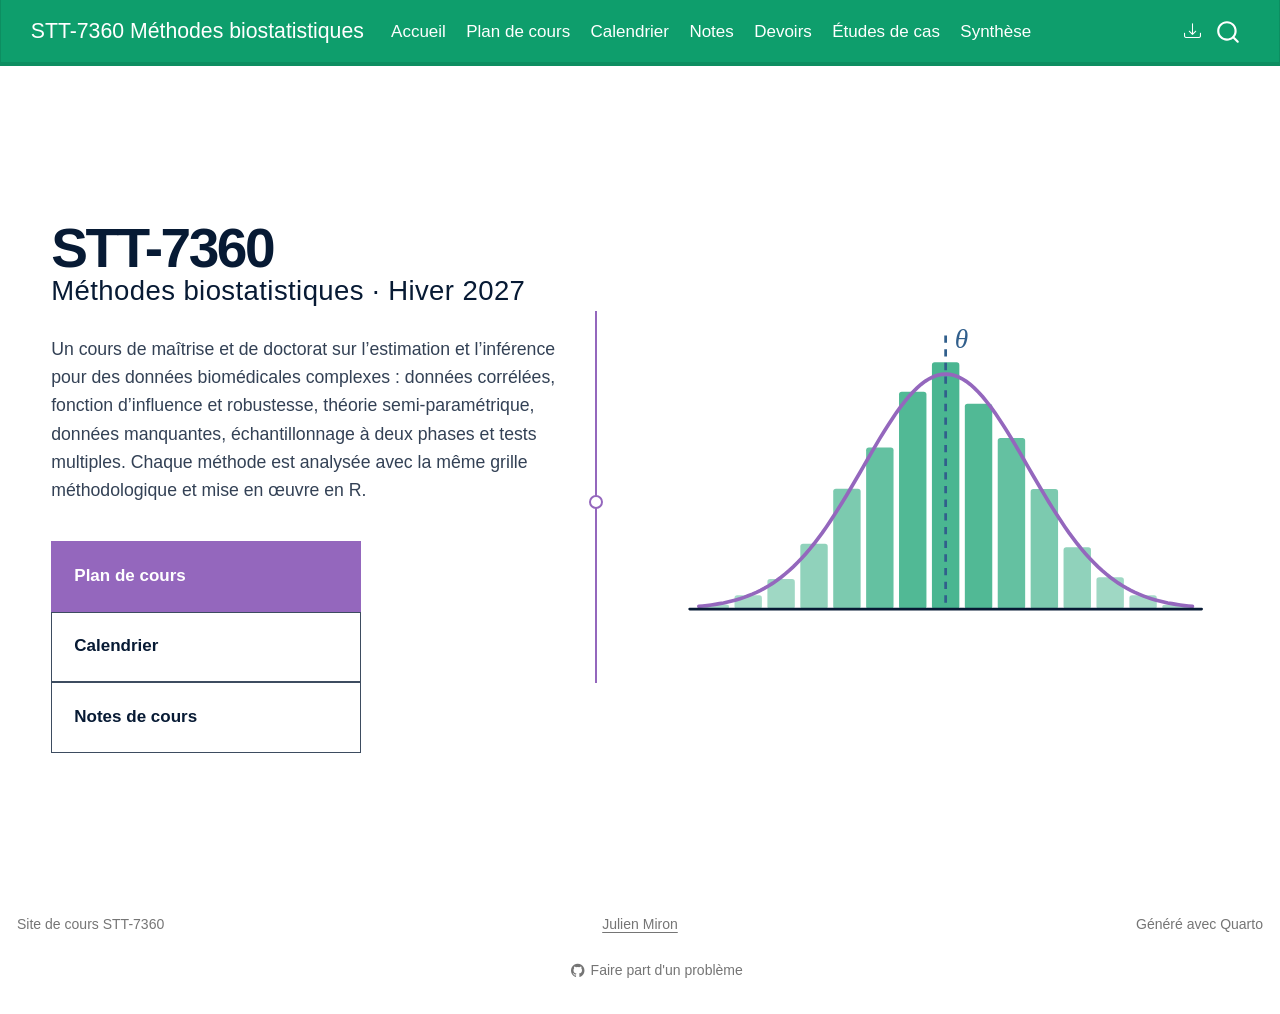
==== commit 5fcca56c: "deploy: JulienMiron/STT-7360-source@538fc68e3b9de1b5bd49781487988e2c5f0d94dd" ====
--- a/index.html
+++ b/index.html
@@ -45,7 +45,7 @@
 <link href="site_libs/quarto-html/quarto-syntax-highlighting-64a204ab8560d761af7679ceaba22944.css" rel="stylesheet" id="quarto-text-highlighting-styles">
 <script src="site_libs/bootstrap/bootstrap.min.js"></script>
 <link href="site_libs/bootstrap/bootstrap-icons.css" rel="stylesheet">
-<link href="site_libs/bootstrap/bootstrap-d879eba7f9f7abf158eeecada124be5f.min.css" rel="stylesheet" append-hash="true" id="quarto-bootstrap" data-mode="light">
+<link href="site_libs/bootstrap/bootstrap-f28db2f28e40bd2319d0714e6e487a7d.min.css" rel="stylesheet" append-hash="true" id="quarto-bootstrap" data-mode="light">
 <script id="quarto-search-options" type="application/json">{
   "location": "navbar",
   "copy-button": false,
@@ -108,16 +108,20 @@
 <span class="menu-text">Calendrier</span></a>
   </li>  
   <li class="nav-item">
+    <a class="nav-link" href="./notes.html"> 
+<span class="menu-text">Notes</span></a>
+  </li>  
+  <li class="nav-item">
     <a class="nav-link" href="./devoirs.html"> 
 <span class="menu-text">Devoirs</span></a>
   </li>  
   <li class="nav-item">
-    <a class="nav-link" href="./projet.html"> 
-<span class="menu-text">Projet de recherche</span></a>
+    <a class="nav-link" href="./etudes-de-cas.html"> 
+<span class="menu-text">Études de cas</span></a>
   </li>  
   <li class="nav-item">
-    <a class="nav-link" href="./etudes-de-cas.html"> 
-<span class="menu-text">Études de cas</span></a>
+    <a class="nav-link" href="./travail-de-synthese.html"> 
+<span class="menu-text">Synthèse</span></a>
   </li>  
 </ul>
           </div> <!-- /navcollapse -->
@@ -149,7 +153,7 @@
     <div>
     <div class="quarto-title-meta-heading">Dernière modification</div>
     <div class="quarto-title-meta-contents">
-      <p class="date-modified">13 octobre 2026</p>
+      <p class="date-modified">28 octobre 2026</p>
     </div>
   </div>
     
@@ -172,10 +176,10 @@
 Méthodes biostatistiques · Hiver 2027
 </p>
 <p class="home-lead">
-Un cours de formation à la recherche pour la maîtrise et le doctorat : données corrélées, théorie semi-paramétrique, données manquantes, erreur de mesure et tests multiples, abordés en lisant, en reproduisant et en étendant des articles méthodologiques.
+Un cours de maîtrise et de doctorat sur l’estimation et l’inférence pour des données biomédicales complexes : données corrélées, fonction d’influence et robustesse, théorie semi-paramétrique, données manquantes, échantillonnage à deux phases et tests multiples. Chaque méthode est analysée avec la même grille méthodologique et mise en œuvre en R.
 </p>
 <div class="home-actions">
-<p><a class="home-action home-action--primary" href="plan-de-cours.html"><span>Plan de cours</span></a> <a class="home-action home-action--secondary" href="calendrier.html"><span>Calendrier</span></a> <a class="home-action home-action--secondary" href="projet.html"><span>Projet de recherche</span></a></p>
+<p><a class="home-action home-action--primary" href="plan-de-cours.html"><span>Plan de cours</span></a> <a class="home-action home-action--secondary" href="calendrier.html"><span>Calendrier</span></a> <a class="home-action home-action--secondary" href="notes.html"><span>Notes de cours</span></a></p>
 </div>
 </div>
 <div class="home-visual">
